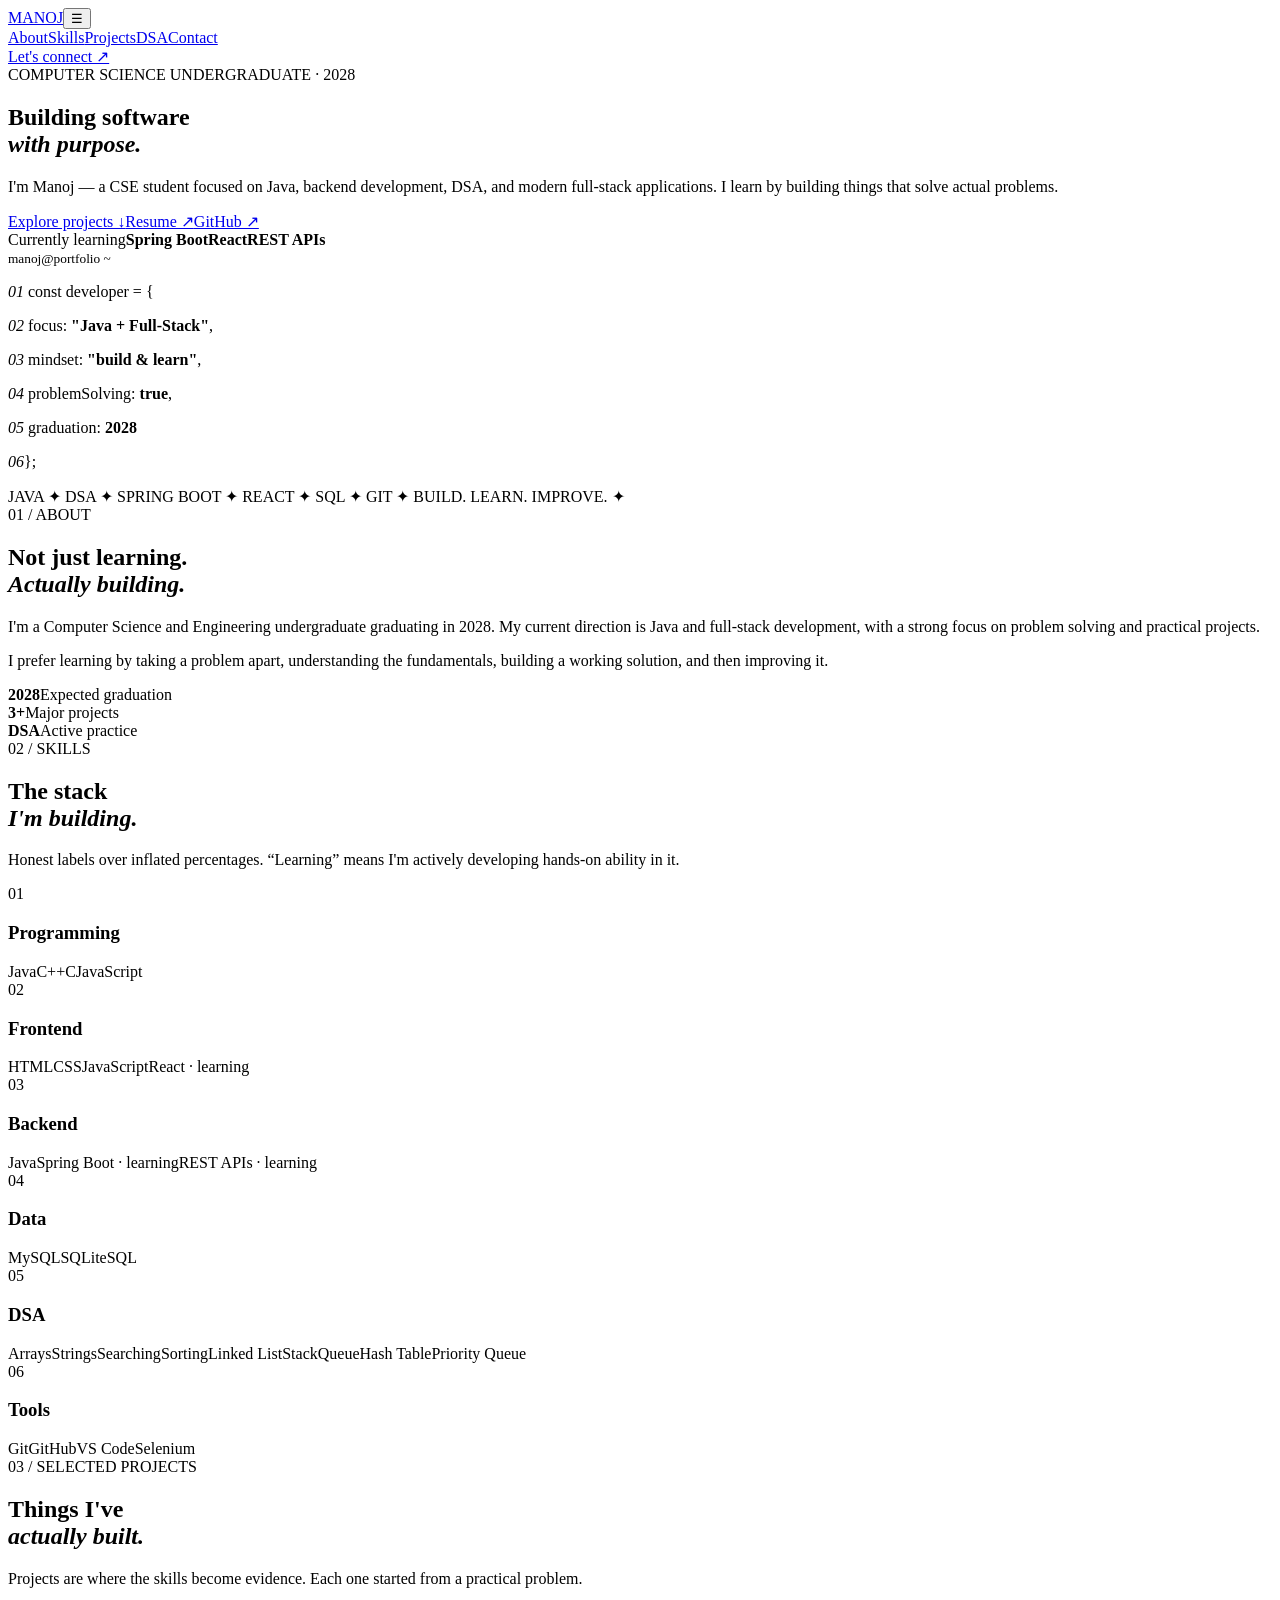
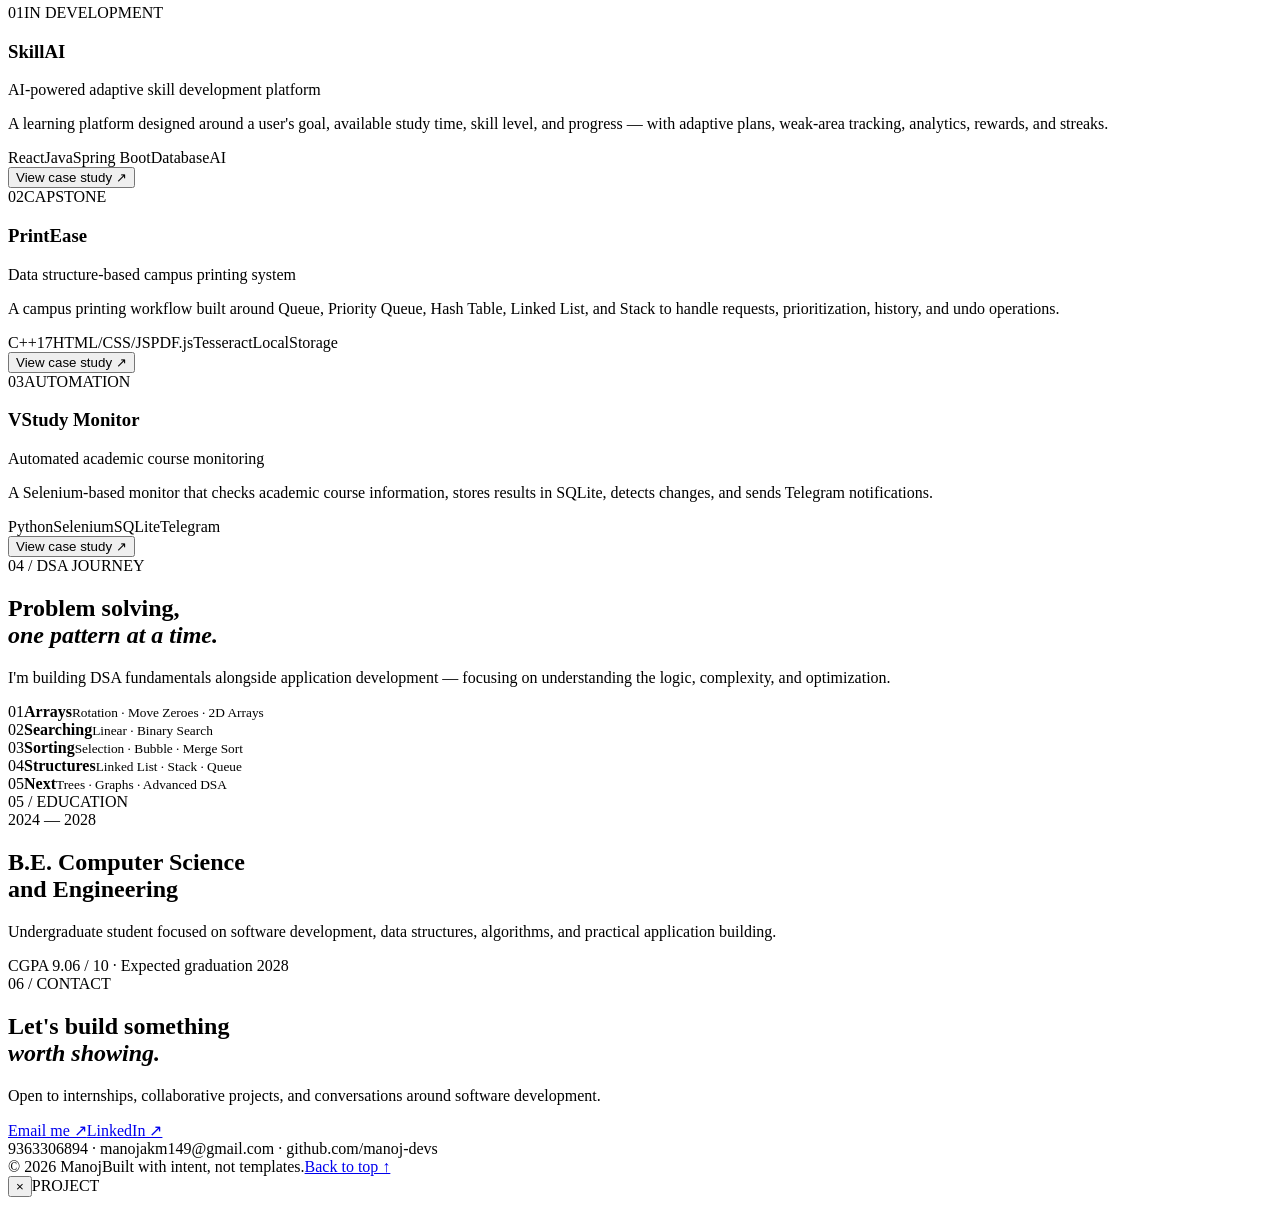
==== public/index.html @ ea91e9b3 "Add portfolio homepage source" ====
<!doctype html>
<html lang="en">
<head><meta charset="UTF-8"><meta name="viewport" content="width=device-width,initial-scale=1.0"><meta name="description" content="Manoj — Computer Science undergraduate building Java and full-stack applications, DSA projects, and practical software."><title>Manoj — Java / Full-Stack Developer</title><link rel="preconnect" href="https://fonts.googleapis.com"><link rel="preconnect" href="https://fonts.gstatic.com" crossorigin><link href="https://fonts.googleapis.com/css2?family=DM+Mono:wght@400;500&family=Inter:wght@400;500;600;700;800&display=swap" rel="stylesheet"><link rel="stylesheet" href="styles.css"></head>
<body>
<header class="nav-wrap"><nav class="nav container"><a class="brand" href="#top"><span class="brand-dot"></span>MANOJ</a><button class="menu-btn" id="menuBtn">☰</button><div class="nav-links" id="navLinks"><a href="#about">About</a><a href="#skills">Skills</a><a href="#projects">Projects</a><a href="#journey">DSA</a><a href="#contact">Contact</a></div><a class="nav-cta" href="#contact">Let's connect ↗</a></nav></header>
<main id="top">
<section class="hero container"><div class="hero-copy reveal"><div class="eyebrow"><span></span> COMPUTER SCIENCE UNDERGRADUATE · 2028</div><h1>Building software<br><em>with purpose.</em></h1><p class="hero-text">I'm Manoj — a CSE student focused on Java, backend development, DSA, and modern full-stack applications. I learn by building things that solve actual problems.</p><div class="hero-actions"><a class="btn btn-primary" href="#projects">Explore projects ↓</a><a class="btn btn-ghost" href="/api/resume" target="_blank">Resume ↗</a><a class="btn btn-ghost" href="https://github.com/manoj-devs" target="_blank">GitHub ↗</a></div><div class="mini-proof"><span>Currently learning</span><b>Spring Boot</b><b>React</b><b>REST APIs</b></div></div><div class="hero-card reveal"><div class="terminal-head"><span></span><span></span><span></span><small>manoj@portfolio ~</small></div><div class="terminal-body"><p><i>01</i> <span class="pink">const</span> developer = {</p><p><i>02</i>  focus: <strong>"Java + Full-Stack"</strong>,</p><p><i>03</i>  mindset: <strong>"build & learn"</strong>,</p><p><i>04</i>  problemSolving: <strong>true</strong>,</p><p><i>05</i>  graduation: <strong>2028</strong></p><p><i>06</i>};</p></div></div></section>
<div class="marquee"><div>JAVA <span>✦</span> DSA <span>✦</span> SPRING BOOT <span>✦</span> REACT <span>✦</span> SQL <span>✦</span> GIT <span>✦</span> BUILD. LEARN. IMPROVE. <span>✦</span></div></div>
<section id="about" class="section container"><div class="section-label">01 / ABOUT</div><div class="about-grid"><div><h2>Not just learning.<br><em>Actually building.</em></h2></div><div class="about-copy"><p>I'm a Computer Science and Engineering undergraduate graduating in 2028. My current direction is Java and full-stack development, with a strong focus on problem solving and practical projects.</p><p>I prefer learning by taking a problem apart, understanding the fundamentals, building a working solution, and then improving it.</p><div class="facts"><div><strong>2028</strong><span>Expected graduation</span></div><div><strong>3+</strong><span>Major projects</span></div><div><strong>DSA</strong><span>Active practice</span></div></div></div></div></section>
<section id="skills" class="section section-alt"><div class="container"><div class="section-label">02 / SKILLS</div><div class="skills-head"><h2>The stack<br><em>I'm building.</em></h2><p>Honest labels over inflated percentages. “Learning” means I'm actively developing hands-on ability in it.</p></div><div class="skills-grid"><article class="skill-card"><span class="skill-no">01</span><h3>Programming</h3><div class="tags"><span>Java</span><span>C++</span><span>C</span><span>JavaScript</span></div></article><article class="skill-card"><span class="skill-no">02</span><h3>Frontend</h3><div class="tags"><span>HTML</span><span>CSS</span><span>JavaScript</span><span class="learning">React · learning</span></div></article><article class="skill-card"><span class="skill-no">03</span><h3>Backend</h3><div class="tags"><span>Java</span><span class="learning">Spring Boot · learning</span><span class="learning">REST APIs · learning</span></div></article><article class="skill-card"><span class="skill-no">04</span><h3>Data</h3><div class="tags"><span>MySQL</span><span>SQLite</span><span>SQL</span></div></article><article class="skill-card"><span class="skill-no">05</span><h3>DSA</h3><div class="tags"><span>Arrays</span><span>Strings</span><span>Searching</span><span>Sorting</span><span>Linked List</span><span>Stack</span><span>Queue</span><span>Hash Table</span><span>Priority Queue</span></div></article><article class="skill-card"><span class="skill-no">06</span><h3>Tools</h3><div class="tags"><span>Git</span><span>GitHub</span><span>VS Code</span><span>Selenium</span></div></article></div></div></section>
<section id="projects" class="section container"><div class="section-label">03 / SELECTED PROJECTS</div><div class="projects-head"><h2>Things I've<br><em>actually built.</em></h2><p>Projects are where the skills become evidence. Each one started from a practical problem.</p></div><div class="project-list"><article class="project project-featured reveal"><div class="project-top"><span class="project-index">01</span><span class="status">IN DEVELOPMENT</span></div><div class="project-content"><div><h3>SkillAI</h3><p class="project-type">AI-powered adaptive skill development platform</p></div><p class="project-desc">A learning platform designed around a user's goal, available study time, skill level, and progress — with adaptive plans, weak-area tracking, analytics, rewards, and streaks.</p></div><div class="project-bottom"><div class="stack"><span>React</span><span>Java</span><span>Spring Boot</span><span>Database</span><span>AI</span></div><button class="text-btn" data-project="skillai">View case study ↗</button></div></article><article class="project reveal"><div class="project-top"><span class="project-index">02</span><span class="status">CAPSTONE</span></div><div class="project-content"><div><h3>PrintEase</h3><p class="project-type">Data structure-based campus printing system</p></div><p class="project-desc">A campus printing workflow built around Queue, Priority Queue, Hash Table, Linked List, and Stack to handle requests, prioritization, history, and undo operations.</p></div><div class="project-bottom"><div class="stack"><span>C++17</span><span>HTML/CSS/JS</span><span>PDF.js</span><span>Tesseract</span><span>LocalStorage</span></div><button class="text-btn" data-project="printease">View case study ↗</button></div></article><article class="project reveal"><div class="project-top"><span class="project-index">03</span><span class="status">AUTOMATION</span></div><div class="project-content"><div><h3>VStudy Monitor</h3><p class="project-type">Automated academic course monitoring</p></div><p class="project-desc">A Selenium-based monitor that checks academic course information, stores results in SQLite, detects changes, and sends Telegram notifications.</p></div><div class="project-bottom"><div class="stack"><span>Python</span><span>Selenium</span><span>SQLite</span><span>Telegram</span></div><button class="text-btn" data-project="vstudy">View case study ↗</button></div></article></div></section>
<section id="journey" class="section section-dark"><div class="container"><div class="section-label light">04 / DSA JOURNEY</div><div class="journey-head"><h2>Problem solving,<br><em>one pattern at a time.</em></h2><p>I'm building DSA fundamentals alongside application development — focusing on understanding the logic, complexity, and optimization.</p></div><div class="journey-line"><div class="node active"><span>01</span><strong>Arrays</strong><small>Rotation · Move Zeroes · 2D Arrays</small></div><div class="node active"><span>02</span><strong>Searching</strong><small>Linear · Binary Search</small></div><div class="node active"><span>03</span><strong>Sorting</strong><small>Selection · Bubble · Merge Sort</small></div><div class="node active"><span>04</span><strong>Structures</strong><small>Linked List · Stack · Queue</small></div><div class="node"><span>05</span><strong>Next</strong><small>Trees · Graphs · Advanced DSA</small></div></div></div></section>
<section class="section container education"><div class="section-label">05 / EDUCATION</div><div class="edu-card"><div><span class="mono">2024 — 2028</span><h2>B.E. Computer Science<br>and Engineering</h2></div><div><p>Undergraduate student focused on software development, data structures, algorithms, and practical application building.</p><span class="edu-note">CGPA 9.06 / 10 · Expected graduation 2028</span></div></div></section>
<section id="contact" class="contact-section"><div class="container contact-inner"><div class="section-label light">06 / CONTACT</div><h2>Let's build something<br><em>worth showing.</em></h2><p>Open to internships, collaborative projects, and conversations around software development.</p><div class="contact-actions"><a class="btn btn-primary" href="mailto:manojakm149@gmail.com">Email me ↗</a><a class="btn btn-outline-light" href="https://www.linkedin.com/in/manojcse123/" target="_blank">LinkedIn ↗</a></div><div class="contact-note">9363306894 · manojakm149@gmail.com · github.com/manoj-devs</div></div></section></main><footer><div class="container footer-inner"><span>© 2026 Manoj</span><span>Built with intent, not templates.</span><a href="#top">Back to top ↑</a></div></footer><div class="modal" id="projectModal" aria-hidden="true"><div class="modal-backdrop"></div><div class="modal-card"><button class="modal-close" id="modalClose">×</button><span class="eyebrow" id="modalEyebrow">PROJECT</span><h2 id="modalTitle"></h2><p id="modalType" class="project-type"></p><div id="modalBody"></div><div id="modalStack" class="stack"></div></div></div><script src="app.js"></script>
</body></html>
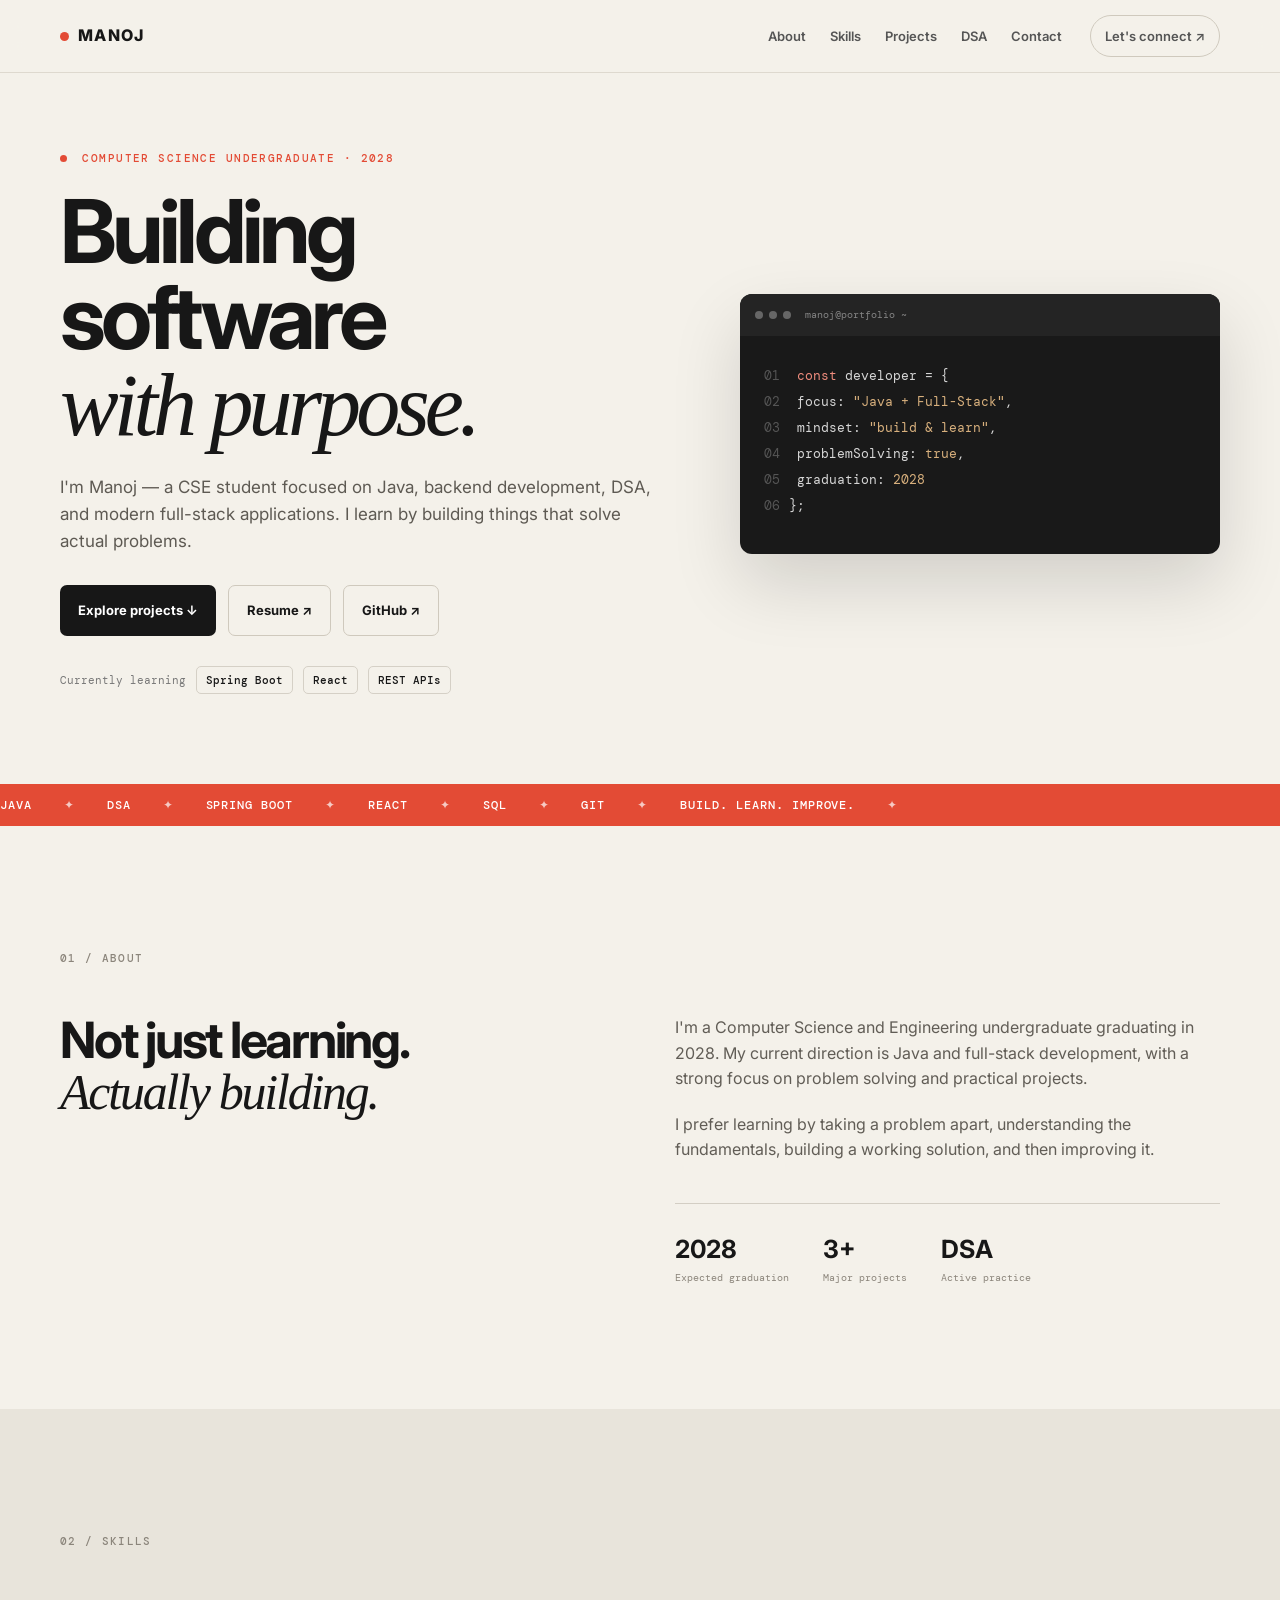
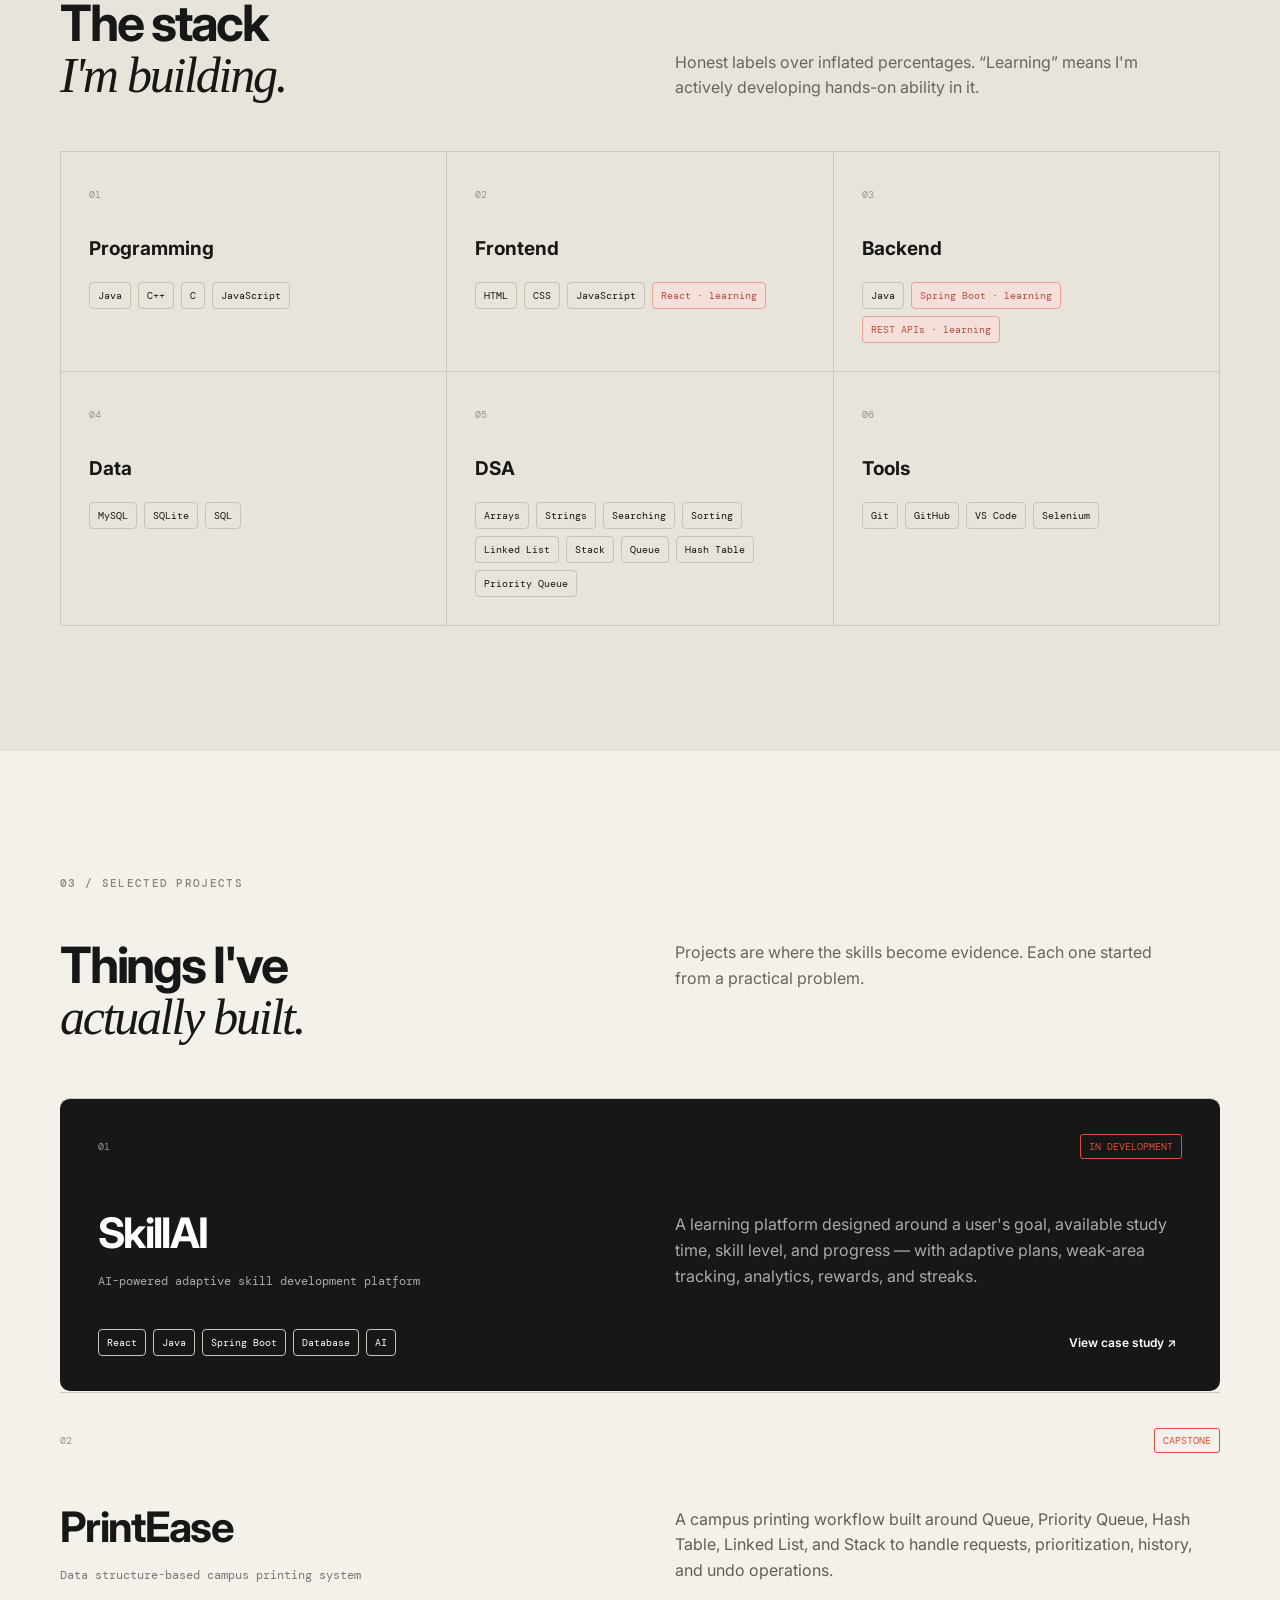
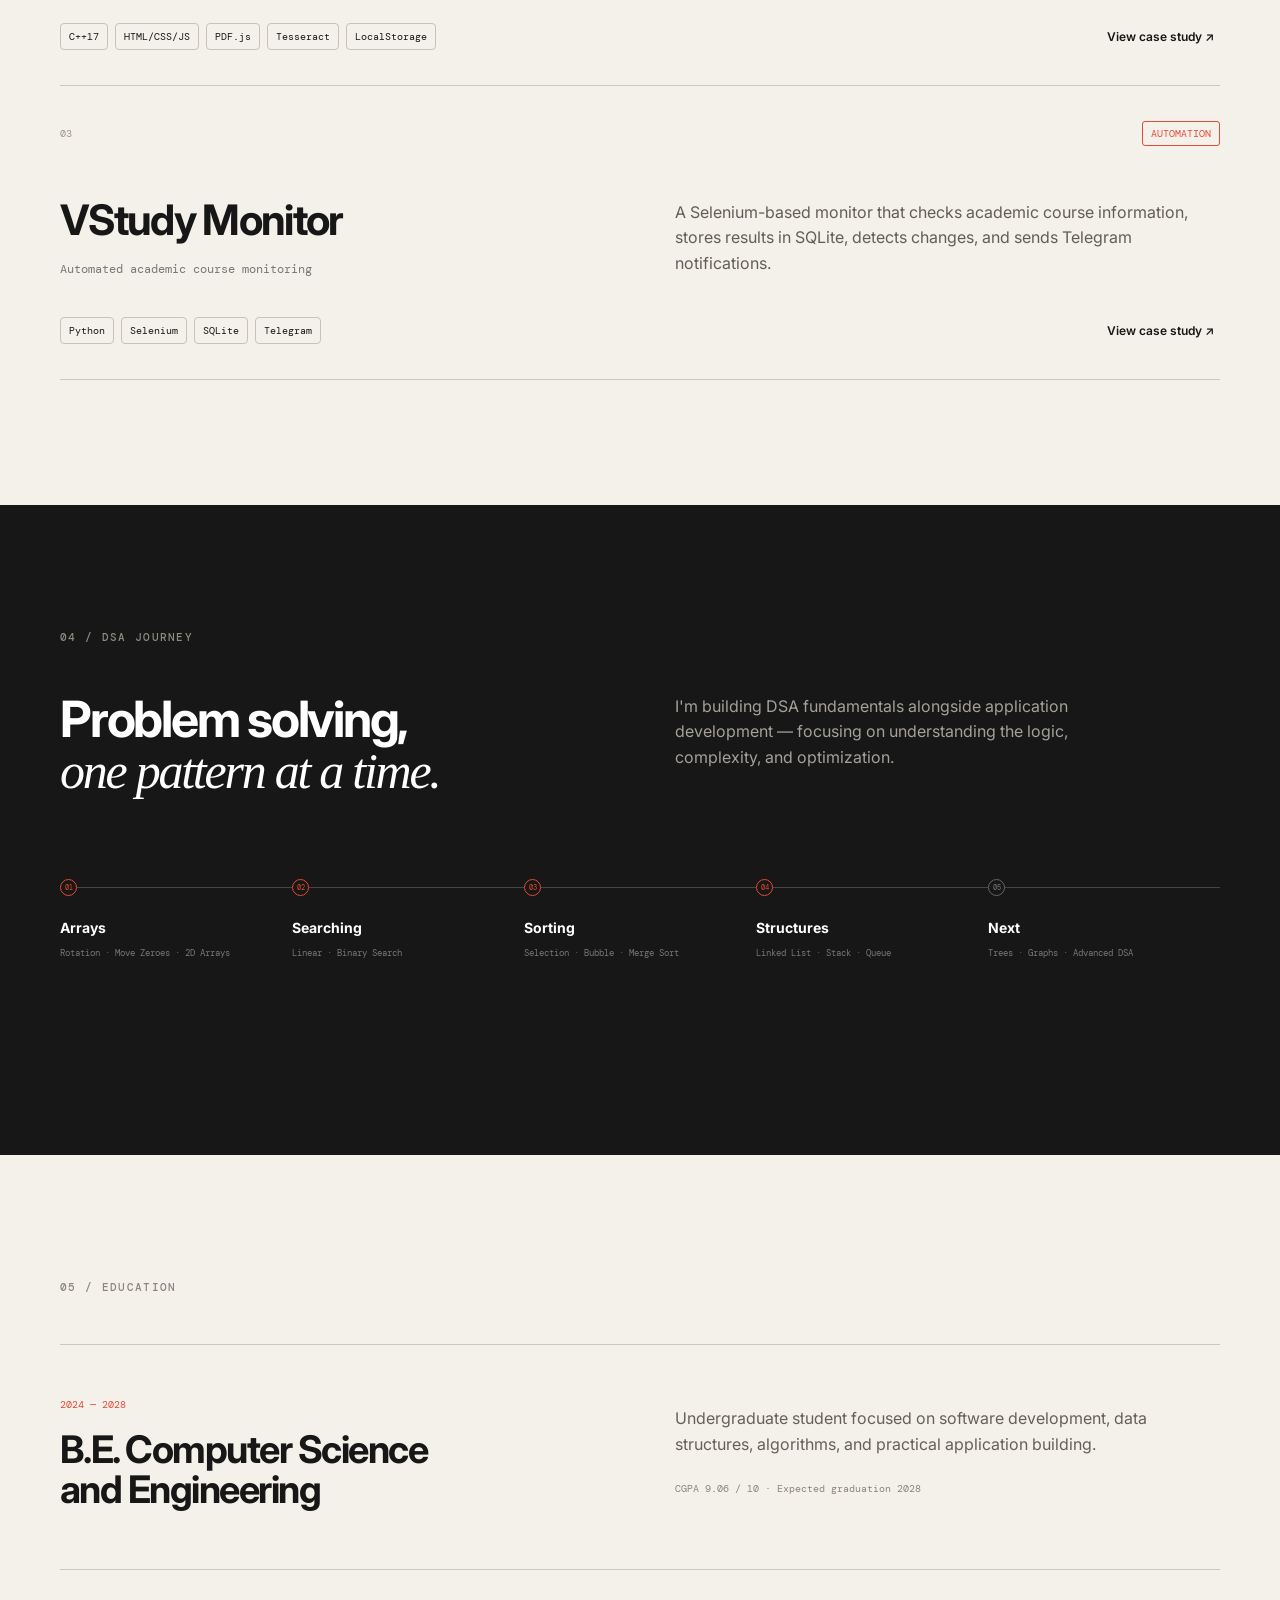
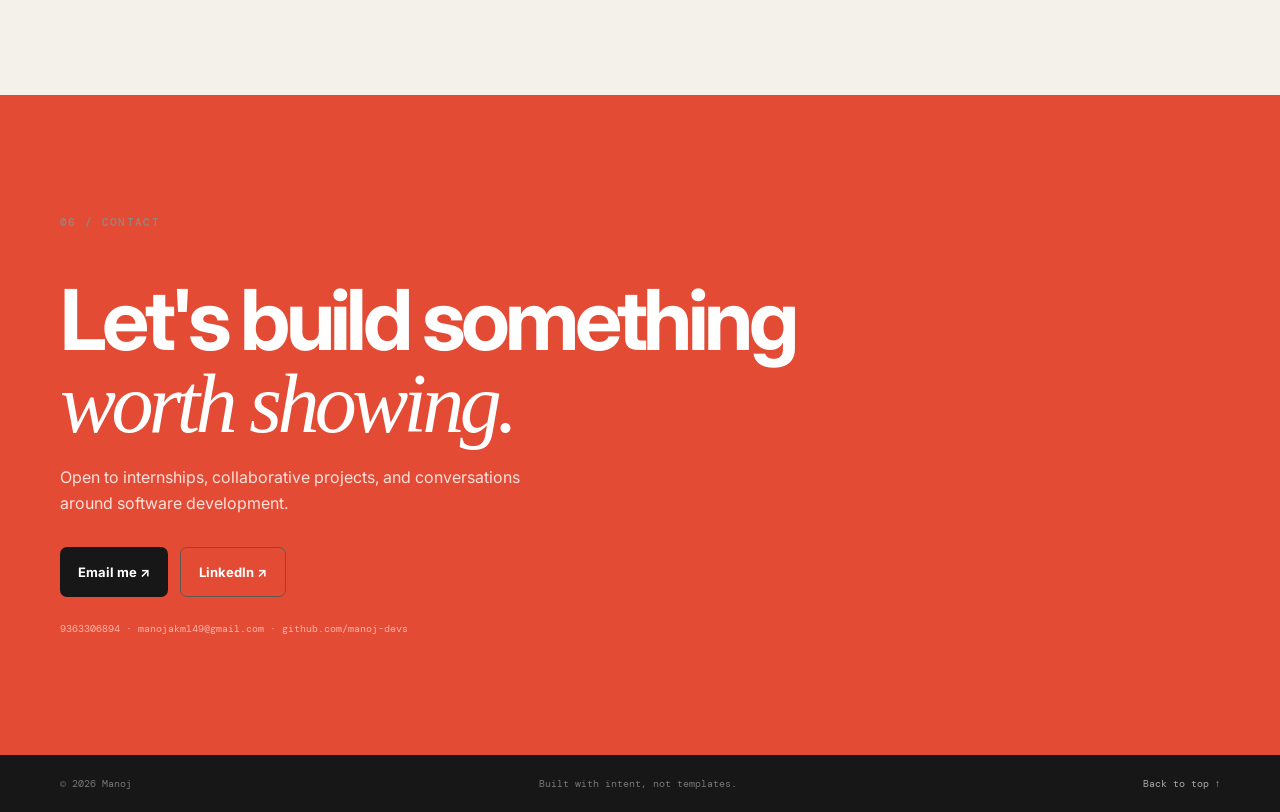
==== commit ef7582ee: "Format index.html for maintainability" ====
--- a/public/index.html
+++ b/public/index.html
@@ -1,15 +1,445 @@
 <!doctype html>
 <html lang="en">
-<head><meta charset="UTF-8"><meta name="viewport" content="width=device-width,initial-scale=1.0"><meta name="description" content="Manoj — Computer Science undergraduate building Java and full-stack applications, DSA projects, and practical software."><title>Manoj — Java / Full-Stack Developer</title><link rel="preconnect" href="https://fonts.googleapis.com"><link rel="preconnect" href="https://fonts.gstatic.com" crossorigin><link href="https://fonts.googleapis.com/css2?family=DM+Mono:wght@400;500&family=Inter:wght@400;500;600;700;800&display=swap" rel="stylesheet"><link rel="stylesheet" href="styles.css"></head>
+
+<head>
+    <meta charset="UTF-8">
+    <meta name="viewport" content="width=device-width, initial-scale=1.0">
+    <meta name="description"
+        content="Manoj — Computer Science undergraduate building Java and full-stack applications, DSA projects, and practical software.">
+    <title>Manoj — Java / Full-Stack Developer</title>
+
+    <link rel="preconnect" href="https://fonts.googleapis.com">
+    <link rel="preconnect" href="https://fonts.gstatic.com" crossorigin>
+    <link
+        href="https://fonts.googleapis.com/css2?family=DM+Mono:wght@400;500&family=Inter:wght@400;500;600;700;800&display=swap"
+        rel="stylesheet">
+    <link rel="stylesheet" href="styles.css">
+</head>
+
 <body>
-<header class="nav-wrap"><nav class="nav container"><a class="brand" href="#top"><span class="brand-dot"></span>MANOJ</a><button class="menu-btn" id="menuBtn">☰</button><div class="nav-links" id="navLinks"><a href="#about">About</a><a href="#skills">Skills</a><a href="#projects">Projects</a><a href="#journey">DSA</a><a href="#contact">Contact</a></div><a class="nav-cta" href="#contact">Let's connect ↗</a></nav></header>
-<main id="top">
-<section class="hero container"><div class="hero-copy reveal"><div class="eyebrow"><span></span> COMPUTER SCIENCE UNDERGRADUATE · 2028</div><h1>Building software<br><em>with purpose.</em></h1><p class="hero-text">I'm Manoj — a CSE student focused on Java, backend development, DSA, and modern full-stack applications. I learn by building things that solve actual problems.</p><div class="hero-actions"><a class="btn btn-primary" href="#projects">Explore projects ↓</a><a class="btn btn-ghost" href="/api/resume" target="_blank">Resume ↗</a><a class="btn btn-ghost" href="https://github.com/manoj-devs" target="_blank">GitHub ↗</a></div><div class="mini-proof"><span>Currently learning</span><b>Spring Boot</b><b>React</b><b>REST APIs</b></div></div><div class="hero-card reveal"><div class="terminal-head"><span></span><span></span><span></span><small>manoj@portfolio ~</small></div><div class="terminal-body"><p><i>01</i> <span class="pink">const</span> developer = {</p><p><i>02</i>  focus: <strong>"Java + Full-Stack"</strong>,</p><p><i>03</i>  mindset: <strong>"build & learn"</strong>,</p><p><i>04</i>  problemSolving: <strong>true</strong>,</p><p><i>05</i>  graduation: <strong>2028</strong></p><p><i>06</i>};</p></div></div></section>
-<div class="marquee"><div>JAVA <span>✦</span> DSA <span>✦</span> SPRING BOOT <span>✦</span> REACT <span>✦</span> SQL <span>✦</span> GIT <span>✦</span> BUILD. LEARN. IMPROVE. <span>✦</span></div></div>
-<section id="about" class="section container"><div class="section-label">01 / ABOUT</div><div class="about-grid"><div><h2>Not just learning.<br><em>Actually building.</em></h2></div><div class="about-copy"><p>I'm a Computer Science and Engineering undergraduate graduating in 2028. My current direction is Java and full-stack development, with a strong focus on problem solving and practical projects.</p><p>I prefer learning by taking a problem apart, understanding the fundamentals, building a working solution, and then improving it.</p><div class="facts"><div><strong>2028</strong><span>Expected graduation</span></div><div><strong>3+</strong><span>Major projects</span></div><div><strong>DSA</strong><span>Active practice</span></div></div></div></div></section>
-<section id="skills" class="section section-alt"><div class="container"><div class="section-label">02 / SKILLS</div><div class="skills-head"><h2>The stack<br><em>I'm building.</em></h2><p>Honest labels over inflated percentages. “Learning” means I'm actively developing hands-on ability in it.</p></div><div class="skills-grid"><article class="skill-card"><span class="skill-no">01</span><h3>Programming</h3><div class="tags"><span>Java</span><span>C++</span><span>C</span><span>JavaScript</span></div></article><article class="skill-card"><span class="skill-no">02</span><h3>Frontend</h3><div class="tags"><span>HTML</span><span>CSS</span><span>JavaScript</span><span class="learning">React · learning</span></div></article><article class="skill-card"><span class="skill-no">03</span><h3>Backend</h3><div class="tags"><span>Java</span><span class="learning">Spring Boot · learning</span><span class="learning">REST APIs · learning</span></div></article><article class="skill-card"><span class="skill-no">04</span><h3>Data</h3><div class="tags"><span>MySQL</span><span>SQLite</span><span>SQL</span></div></article><article class="skill-card"><span class="skill-no">05</span><h3>DSA</h3><div class="tags"><span>Arrays</span><span>Strings</span><span>Searching</span><span>Sorting</span><span>Linked List</span><span>Stack</span><span>Queue</span><span>Hash Table</span><span>Priority Queue</span></div></article><article class="skill-card"><span class="skill-no">06</span><h3>Tools</h3><div class="tags"><span>Git</span><span>GitHub</span><span>VS Code</span><span>Selenium</span></div></article></div></div></section>
-<section id="projects" class="section container"><div class="section-label">03 / SELECTED PROJECTS</div><div class="projects-head"><h2>Things I've<br><em>actually built.</em></h2><p>Projects are where the skills become evidence. Each one started from a practical problem.</p></div><div class="project-list"><article class="project project-featured reveal"><div class="project-top"><span class="project-index">01</span><span class="status">IN DEVELOPMENT</span></div><div class="project-content"><div><h3>SkillAI</h3><p class="project-type">AI-powered adaptive skill development platform</p></div><p class="project-desc">A learning platform designed around a user's goal, available study time, skill level, and progress — with adaptive plans, weak-area tracking, analytics, rewards, and streaks.</p></div><div class="project-bottom"><div class="stack"><span>React</span><span>Java</span><span>Spring Boot</span><span>Database</span><span>AI</span></div><button class="text-btn" data-project="skillai">View case study ↗</button></div></article><article class="project reveal"><div class="project-top"><span class="project-index">02</span><span class="status">CAPSTONE</span></div><div class="project-content"><div><h3>PrintEase</h3><p class="project-type">Data structure-based campus printing system</p></div><p class="project-desc">A campus printing workflow built around Queue, Priority Queue, Hash Table, Linked List, and Stack to handle requests, prioritization, history, and undo operations.</p></div><div class="project-bottom"><div class="stack"><span>C++17</span><span>HTML/CSS/JS</span><span>PDF.js</span><span>Tesseract</span><span>LocalStorage</span></div><button class="text-btn" data-project="printease">View case study ↗</button></div></article><article class="project reveal"><div class="project-top"><span class="project-index">03</span><span class="status">AUTOMATION</span></div><div class="project-content"><div><h3>VStudy Monitor</h3><p class="project-type">Automated academic course monitoring</p></div><p class="project-desc">A Selenium-based monitor that checks academic course information, stores results in SQLite, detects changes, and sends Telegram notifications.</p></div><div class="project-bottom"><div class="stack"><span>Python</span><span>Selenium</span><span>SQLite</span><span>Telegram</span></div><button class="text-btn" data-project="vstudy">View case study ↗</button></div></article></div></section>
-<section id="journey" class="section section-dark"><div class="container"><div class="section-label light">04 / DSA JOURNEY</div><div class="journey-head"><h2>Problem solving,<br><em>one pattern at a time.</em></h2><p>I'm building DSA fundamentals alongside application development — focusing on understanding the logic, complexity, and optimization.</p></div><div class="journey-line"><div class="node active"><span>01</span><strong>Arrays</strong><small>Rotation · Move Zeroes · 2D Arrays</small></div><div class="node active"><span>02</span><strong>Searching</strong><small>Linear · Binary Search</small></div><div class="node active"><span>03</span><strong>Sorting</strong><small>Selection · Bubble · Merge Sort</small></div><div class="node active"><span>04</span><strong>Structures</strong><small>Linked List · Stack · Queue</small></div><div class="node"><span>05</span><strong>Next</strong><small>Trees · Graphs · Advanced DSA</small></div></div></div></section>
-<section class="section container education"><div class="section-label">05 / EDUCATION</div><div class="edu-card"><div><span class="mono">2024 — 2028</span><h2>B.E. Computer Science<br>and Engineering</h2></div><div><p>Undergraduate student focused on software development, data structures, algorithms, and practical application building.</p><span class="edu-note">CGPA 9.06 / 10 · Expected graduation 2028</span></div></div></section>
-<section id="contact" class="contact-section"><div class="container contact-inner"><div class="section-label light">06 / CONTACT</div><h2>Let's build something<br><em>worth showing.</em></h2><p>Open to internships, collaborative projects, and conversations around software development.</p><div class="contact-actions"><a class="btn btn-primary" href="mailto:manojakm149@gmail.com">Email me ↗</a><a class="btn btn-outline-light" href="https://www.linkedin.com/in/manojcse123/" target="_blank">LinkedIn ↗</a></div><div class="contact-note">9363306894 · manojakm149@gmail.com · github.com/manoj-devs</div></div></section></main><footer><div class="container footer-inner"><span>© 2026 Manoj</span><span>Built with intent, not templates.</span><a href="#top">Back to top ↑</a></div></footer><div class="modal" id="projectModal" aria-hidden="true"><div class="modal-backdrop"></div><div class="modal-card"><button class="modal-close" id="modalClose">×</button><span class="eyebrow" id="modalEyebrow">PROJECT</span><h2 id="modalTitle"></h2><p id="modalType" class="project-type"></p><div id="modalBody"></div><div id="modalStack" class="stack"></div></div></div><script src="app.js"></script>
-</body></html>+    <header class="nav-wrap">
+        <nav class="nav container">
+            <a class="brand" href="#top">
+                <span class="brand-dot"></span>MANOJ
+            </a>
+
+            <button class="menu-btn" id="menuBtn">☰</button>
+
+            <div class="nav-links" id="navLinks">
+                <a href="#about">About</a>
+                <a href="#skills">Skills</a>
+                <a href="#projects">Projects</a>
+                <a href="#journey">DSA</a>
+                <a href="#contact">Contact</a>
+            </div>
+
+            <a class="nav-cta" href="#contact">Let's connect ↗</a>
+        </nav>
+    </header>
+
+    <main id="top">
+        <section class="hero container">
+            <div class="hero-copy reveal">
+                <div class="eyebrow">
+                    <span></span> COMPUTER SCIENCE UNDERGRADUATE · 2028
+                </div>
+
+                <h1>
+                    Building software<br>
+                    <em>with purpose.</em>
+                </h1>
+
+                <p class="hero-text">
+                    I'm Manoj — a CSE student focused on Java, backend development, DSA, and modern full-stack
+                    applications. I learn by building things that solve actual problems.
+                </p>
+
+                <div class="hero-actions">
+                    <a class="btn btn-primary" href="#projects">Explore projects ↓</a>
+                    <a class="btn btn-ghost" href="/api/resume" target="_blank">Resume ↗</a>
+                    <a class="btn btn-ghost" href="https://github.com/manoj-devs" target="_blank">GitHub ↗</a>
+                </div>
+
+                <div class="mini-proof">
+                    <span>Currently learning</span>
+                    <b>Spring Boot</b>
+                    <b>React</b>
+                    <b>REST APIs</b>
+                </div>
+            </div>
+
+            <div class="hero-card reveal">
+                <div class="terminal-head">
+                    <span></span>
+                    <span></span>
+                    <span></span>
+                    <small>manoj@portfolio ~</small>
+                </div>
+
+                <div class="terminal-body">
+                    <p><i>01</i> <span class="pink">const</span> developer = {</p>
+                    <p><i>02</i> focus: <strong>"Java + Full-Stack"</strong>,</p>
+                    <p><i>03</i> mindset: <strong>"build & learn"</strong>,</p>
+                    <p><i>04</i> problemSolving: <strong>true</strong>,</p>
+                    <p><i>05</i> graduation: <strong>2028</strong></p>
+                    <p><i>06</i>};</p>
+                </div>
+            </div>
+        </section>
+
+        <div class="marquee">
+            <div>
+                JAVA <span>✦</span> DSA <span>✦</span> SPRING BOOT <span>✦</span> REACT <span>✦</span> SQL
+                <span>✦</span> GIT <span>✦</span> BUILD. LEARN. IMPROVE. <span>✦</span>
+            </div>
+        </div>
+
+        <section id="about" class="section container">
+            <div class="section-label">01 / ABOUT</div>
+
+            <div class="about-grid">
+                <div>
+                    <h2>
+                        Not just learning.<br>
+                        <em>Actually building.</em>
+                    </h2>
+                </div>
+
+                <div class="about-copy">
+                    <p>
+                        I'm a Computer Science and Engineering undergraduate graduating in 2028. My current direction
+                        is Java and full-stack development, with a strong focus on problem solving and practical
+                        projects.
+                    </p>
+
+                    <p>
+                        I prefer learning by taking a problem apart, understanding the fundamentals, building a working
+                        solution, and then improving it.
+                    </p>
+
+                    <div class="facts">
+                        <div>
+                            <strong>2028</strong>
+                            <span>Expected graduation</span>
+                        </div>
+                        <div>
+                            <strong>3+</strong>
+                            <span>Major projects</span>
+                        </div>
+                        <div>
+                            <strong>DSA</strong>
+                            <span>Active practice</span>
+                        </div>
+                    </div>
+                </div>
+            </div>
+        </section>
+
+        <section id="skills" class="section section-alt">
+            <div class="container">
+                <div class="section-label">02 / SKILLS</div>
+
+                <div class="skills-head">
+                    <h2>
+                        The stack<br>
+                        <em>I'm building.</em>
+                    </h2>
+                    <p>
+                        Honest labels over inflated percentages. “Learning” means I'm actively developing hands-on
+                        ability in it.
+                    </p>
+                </div>
+
+                <div class="skills-grid">
+                    <article class="skill-card">
+                        <span class="skill-no">01</span>
+                        <h3>Programming</h3>
+                        <div class="tags">
+                            <span>Java</span>
+                            <span>C++</span>
+                            <span>C</span>
+                            <span>JavaScript</span>
+                        </div>
+                    </article>
+
+                    <article class="skill-card">
+                        <span class="skill-no">02</span>
+                        <h3>Frontend</h3>
+                        <div class="tags">
+                            <span>HTML</span>
+                            <span>CSS</span>
+                            <span>JavaScript</span>
+                            <span class="learning">React · learning</span>
+                        </div>
+                    </article>
+
+                    <article class="skill-card">
+                        <span class="skill-no">03</span>
+                        <h3>Backend</h3>
+                        <div class="tags">
+                            <span>Java</span>
+                            <span class="learning">Spring Boot · learning</span>
+                            <span class="learning">REST APIs · learning</span>
+                        </div>
+                    </article>
+
+                    <article class="skill-card">
+                        <span class="skill-no">04</span>
+                        <h3>Data</h3>
+                        <div class="tags">
+                            <span>MySQL</span>
+                            <span>SQLite</span>
+                            <span>SQL</span>
+                        </div>
+                    </article>
+
+                    <article class="skill-card">
+                        <span class="skill-no">05</span>
+                        <h3>DSA</h3>
+                        <div class="tags">
+                            <span>Arrays</span>
+                            <span>Strings</span>
+                            <span>Searching</span>
+                            <span>Sorting</span>
+                            <span>Linked List</span>
+                            <span>Stack</span>
+                            <span>Queue</span>
+                            <span>Hash Table</span>
+                            <span>Priority Queue</span>
+                        </div>
+                    </article>
+
+                    <article class="skill-card">
+                        <span class="skill-no">06</span>
+                        <h3>Tools</h3>
+                        <div class="tags">
+                            <span>Git</span>
+                            <span>GitHub</span>
+                            <span>VS Code</span>
+                            <span>Selenium</span>
+                        </div>
+                    </article>
+                </div>
+            </div>
+        </section>
+
+        <section id="projects" class="section container">
+            <div class="section-label">03 / SELECTED PROJECTS</div>
+
+            <div class="projects-head">
+                <h2>
+                    Things I've<br>
+                    <em>actually built.</em>
+                </h2>
+                <p>
+                    Projects are where the skills become evidence. Each one started from a practical problem.
+                </p>
+            </div>
+
+            <div class="project-list">
+                <article class="project project-featured reveal">
+                    <div class="project-top">
+                        <span class="project-index">01</span>
+                        <span class="status">IN DEVELOPMENT</span>
+                    </div>
+
+                    <div class="project-content">
+                        <div>
+                            <h3>SkillAI</h3>
+                            <p class="project-type">AI-powered adaptive skill development platform</p>
+                        </div>
+                        <p class="project-desc">
+                            A learning platform designed around a user's goal, available study time, skill level, and
+                            progress — with adaptive plans, weak-area tracking, analytics, rewards, and streaks.
+                        </p>
+                    </div>
+
+                    <div class="project-bottom">
+                        <div class="stack">
+                            <span>React</span>
+                            <span>Java</span>
+                            <span>Spring Boot</span>
+                            <span>Database</span>
+                            <span>AI</span>
+                        </div>
+                        <button class="text-btn" data-project="skillai">View case study ↗</button>
+                    </div>
+                </article>
+
+                <article class="project reveal">
+                    <div class="project-top">
+                        <span class="project-index">02</span>
+                        <span class="status">CAPSTONE</span>
+                    </div>
+
+                    <div class="project-content">
+                        <div>
+                            <h3>PrintEase</h3>
+                            <p class="project-type">Data structure-based campus printing system</p>
+                        </div>
+                        <p class="project-desc">
+                            A campus printing workflow built around Queue, Priority Queue, Hash Table, Linked List, and
+                            Stack to handle requests, prioritization, history, and undo operations.
+                        </p>
+                    </div>
+
+                    <div class="project-bottom">
+                        <div class="stack">
+                            <span>C++17</span>
+                            <span>HTML/CSS/JS</span>
+                            <span>PDF.js</span>
+                            <span>Tesseract</span>
+                            <span>LocalStorage</span>
+                        </div>
+                        <button class="text-btn" data-project="printease">View case study ↗</button>
+                    </div>
+                </article>
+
+                <article class="project reveal">
+                    <div class="project-top">
+                        <span class="project-index">03</span>
+                        <span class="status">AUTOMATION</span>
+                    </div>
+
+                    <div class="project-content">
+                        <div>
+                            <h3>VStudy Monitor</h3>
+                            <p class="project-type">Automated academic course monitoring</p>
+                        </div>
+                        <p class="project-desc">
+                            A Selenium-based monitor that checks academic course information, stores results in SQLite,
+                            detects changes, and sends Telegram notifications.
+                        </p>
+                    </div>
+
+                    <div class="project-bottom">
+                        <div class="stack">
+                            <span>Python</span>
+                            <span>Selenium</span>
+                            <span>SQLite</span>
+                            <span>Telegram</span>
+                        </div>
+                        <button class="text-btn" data-project="vstudy">View case study ↗</button>
+                    </div>
+                </article>
+            </div>
+        </section>
+
+        <section id="journey" class="section section-dark">
+            <div class="container">
+                <div class="section-label light">04 / DSA JOURNEY</div>
+
+                <div class="journey-head">
+                    <h2>
+                        Problem solving,<br>
+                        <em>one pattern at a time.</em>
+                    </h2>
+                    <p>
+                        I'm building DSA fundamentals alongside application development — focusing on understanding the
+                        logic, complexity, and optimization.
+                    </p>
+                </div>
+
+                <div class="journey-line">
+                    <div class="node active">
+                        <span>01</span>
+                        <strong>Arrays</strong>
+                        <small>Rotation · Move Zeroes · 2D Arrays</small>
+                    </div>
+                    <div class="node active">
+                        <span>02</span>
+                        <strong>Searching</strong>
+                        <small>Linear · Binary Search</small>
+                    </div>
+                    <div class="node active">
+                        <span>03</span>
+                        <strong>Sorting</strong>
+                        <small>Selection · Bubble · Merge Sort</small>
+                    </div>
+                    <div class="node active">
+                        <span>04</span>
+                        <strong>Structures</strong>
+                        <small>Linked List · Stack · Queue</small>
+                    </div>
+                    <div class="node">
+                        <span>05</span>
+                        <strong>Next</strong>
+                        <small>Trees · Graphs · Advanced DSA</small>
+                    </div>
+                </div>
+            </div>
+        </section>
+
+        <section class="section container education">
+            <div class="section-label">05 / EDUCATION</div>
+
+            <div class="edu-card">
+                <div>
+                    <span class="mono">2024 — 2028</span>
+                    <h2>
+                        B.E. Computer Science<br>
+                        and Engineering
+                    </h2>
+                </div>
+
+                <div>
+                    <p>
+                        Undergraduate student focused on software development, data structures, algorithms, and
+                        practical application building.
+                    </p>
+                    <span class="edu-note">CGPA 9.06 / 10 · Expected graduation 2028</span>
+                </div>
+            </div>
+        </section>
+
+        <section id="contact" class="contact-section">
+            <div class="container contact-inner">
+                <div class="section-label light">06 / CONTACT</div>
+
+                <h2>
+                    Let's build something<br>
+                    <em>worth showing.</em>
+                </h2>
+
+                <p>
+                    Open to internships, collaborative projects, and conversations around software development.
+                </p>
+
+                <div class="contact-actions">
+                    <a class="btn btn-primary" href="mailto:manojakm149@gmail.com">Email me ↗</a>
+                    <a class="btn btn-outline-light" href="https://www.linkedin.com/in/manojcse123/"
+                        target="_blank">LinkedIn ↗</a>
+                </div>
+
+                <div class="contact-note">
+                    9363306894 · manojakm149@gmail.com · github.com/manoj-devs
+                </div>
+            </div>
+        </section>
+    </main>
+
+    <footer>
+        <div class="container footer-inner">
+            <span>© 2026 Manoj</span>
+            <span>Built with intent, not templates.</span>
+            <a href="#top">Back to top ↑</a>
+        </div>
+    </footer>
+
+    <div class="modal" id="projectModal" aria-hidden="true">
+        <div class="modal-backdrop"></div>
+
+        <div class="modal-card">
+            <button class="modal-close" id="modalClose">×</button>
+            <span class="eyebrow" id="modalEyebrow">PROJECT</span>
+            <h2 id="modalTitle"></h2>
+            <p id="modalType" class="project-type"></p>
+            <div id="modalBody"></div>
+            <div id="modalStack" class="stack"></div>
+        </div>
+    </div>
+
+    <script src="app.js"></script>
+</body>
+
+</html>
--- a/public/styles.css
+++ b/public/styles.css
@@ -0,0 +1,839 @@
+* {
+    box-sizing: border-box;
+}
+
+html {
+    scroll-behavior: smooth;
+}
+
+body {
+    margin: 0;
+    background: #f4f1ea;
+    color: #171717;
+    font-family: Inter, system-ui, sans-serif;
+    line-height: 1.6;
+}
+
+.container {
+    width: min(1160px, calc(100% - 40px));
+    margin: auto;
+}
+
+.nav-wrap {
+    position: sticky;
+    top: 0;
+    z-index: 20;
+    background: rgba(244, 241, 234, 0.86);
+    backdrop-filter: blur(14px);
+    border-bottom: 1px solid #ded9cf;
+}
+
+.nav {
+    height: 72px;
+    display: flex;
+    align-items: center;
+    gap: 28px;
+}
+
+.brand {
+    color: #171717;
+    text-decoration: none;
+    font-weight: 800;
+    letter-spacing: 0.08em;
+}
+
+.brand-dot {
+    display: inline-block;
+    width: 9px;
+    height: 9px;
+    background: #e34b35;
+    border-radius: 50%;
+    margin-right: 9px;
+}
+
+.nav-links {
+    display: flex;
+    gap: 24px;
+    margin-left: auto;
+}
+
+.nav-links a,
+.nav-cta {
+    color: #555;
+    text-decoration: none;
+    font-size: 13px;
+    font-weight: 600;
+}
+
+.nav-links a:hover {
+    color: #e34b35;
+}
+
+.nav-cta {
+    border: 1px solid #cfc9bd;
+    padding: 10px 14px;
+    border-radius: 999px;
+}
+
+.menu-btn {
+    display: none;
+    border: 0;
+    background: none;
+    font-size: 24px;
+}
+
+.hero {
+    min-height: 690px;
+    display: grid;
+    grid-template-columns: 1.12fr 0.88fr;
+    align-items: center;
+    gap: 70px;
+    padding: 80px 0 90px;
+}
+
+.eyebrow {
+    font: 500 11px/1 DM Mono, monospace;
+    letter-spacing: 0.13em;
+    color: #e34b35;
+}
+
+.eyebrow span {
+    display: inline-block;
+    width: 7px;
+    height: 7px;
+    border-radius: 50%;
+    background: #e34b35;
+    margin-right: 7px;
+}
+
+.hero h1 {
+    font-size: clamp(54px, 7vw, 88px);
+    line-height: 0.98;
+    letter-spacing: -0.055em;
+    margin: 24px 0;
+}
+
+.hero h1 em,
+.about-grid h2 em,
+.skills-head h2 em,
+.projects-head h2 em,
+.journey-head h2 em,
+.contact-inner h2 em {
+    font-family: Georgia, serif;
+    font-weight: 400;
+}
+
+.hero-text {
+    max-width: 600px;
+    color: #5e5a53;
+    font-size: 17px;
+}
+
+.hero-actions {
+    display: flex;
+    gap: 12px;
+    margin: 30px 0;
+    flex-wrap: wrap;
+}
+
+.btn {
+    display: inline-flex;
+    gap: 18px;
+    align-items: center;
+    text-decoration: none;
+    font-weight: 700;
+    font-size: 13px;
+    padding: 14px 18px;
+    border-radius: 7px;
+    transition: 0.2s transform, 0.2s background;
+}
+
+.btn:hover {
+    transform: translateY(-2px);
+}
+
+.btn-primary {
+    background: #171717;
+    color: #fff;
+}
+
+.btn-ghost {
+    color: #171717;
+    border: 1px solid #cfc9bd;
+}
+
+.mini-proof {
+    display: flex;
+    gap: 10px;
+    align-items: center;
+    flex-wrap: wrap;
+    font: 11px DM Mono, monospace;
+    color: #777;
+}
+
+.mini-proof b {
+    color: #171717;
+    border: 1px solid #d5d0c6;
+    padding: 6px 9px;
+    border-radius: 5px;
+    font-weight: 500;
+}
+
+.hero-card {
+    background: #191919;
+    border-radius: 12px;
+    box-shadow: 0 30px 70px rgba(0, 0, 0, 0.14);
+    overflow: hidden;
+    transform: rotate(1.2deg);
+}
+
+.terminal-head {
+    height: 42px;
+    background: #242424;
+    display: flex;
+    align-items: center;
+    padding: 0 15px;
+    gap: 6px;
+}
+
+.terminal-head > span {
+    width: 8px;
+    height: 8px;
+    border-radius: 50%;
+    background: #666;
+}
+
+.terminal-head small {
+    margin-left: 8px;
+    color: #858585;
+    font: 10px DM Mono, monospace;
+}
+
+.terminal-body {
+    padding: 27px 24px 35px;
+    color: #d6d6d6;
+    font: 13px/2 DM Mono, monospace;
+}
+
+.terminal-body p {
+    margin: 0;
+}
+
+.terminal-body i {
+    display: inline-block;
+    color: #555;
+    font-style: normal;
+    width: 25px;
+}
+
+.pink {
+    color: #ef8c7d;
+}
+
+.terminal-body strong {
+    color: #d8b07d;
+    font-weight: 400;
+}
+
+.marquee {
+    overflow: hidden;
+    background: #e34b35;
+    color: #fff;
+    font: 500 12px DM Mono, monospace;
+    letter-spacing: 0.08em;
+    padding: 13px 0;
+    white-space: nowrap;
+}
+
+.marquee div {
+    width: max-content;
+    animation: scroll 24s linear infinite;
+}
+
+.marquee span {
+    margin: 0 24px;
+    opacity: 0.7;
+}
+
+@keyframes scroll {
+    to {
+        transform: translateX(-35%);
+    }
+}
+
+.section {
+    padding: 125px 0;
+}
+
+.section-alt {
+    background: #e8e4db;
+}
+
+.section-label {
+    font: 500 11px DM Mono, monospace;
+    color: #8b857b;
+    letter-spacing: 0.12em;
+    margin-bottom: 50px;
+}
+
+.section-label.light {
+    color: #8d8a82;
+}
+
+.about-grid,
+.skills-head,
+.projects-head,
+.journey-head {
+    display: grid;
+    grid-template-columns: 1fr 1fr;
+    gap: 70px;
+}
+
+.about-grid h2,
+.skills-head h2,
+.projects-head h2,
+.journey-head h2 {
+    font-size: 50px;
+    line-height: 1.02;
+    letter-spacing: -0.045em;
+    margin: 0;
+}
+
+.about-copy {
+    max-width: 580px;
+    color: #615d56;
+}
+
+.about-copy p {
+    margin-top: 0;
+    margin-bottom: 20px;
+}
+
+.facts {
+    display: flex;
+    gap: 34px;
+    margin-top: 40px;
+    padding-top: 25px;
+    border-top: 1px solid #d3cec4;
+}
+
+.facts div {
+    display: flex;
+    flex-direction: column;
+}
+
+.facts strong {
+    font-size: 25px;
+    color: #171717;
+}
+
+.facts span {
+    font: 10px DM Mono, monospace;
+    color: #8b857b;
+    margin-top: 2px;
+}
+
+.skills-head {
+    align-items: end;
+    margin-bottom: 50px;
+}
+
+.skills-head p,
+.projects-head p,
+.journey-head p {
+    color: #69645d;
+    max-width: 480px;
+    margin: 0;
+}
+
+.skills-grid {
+    display: grid;
+    grid-template-columns: repeat(3, 1fr);
+    gap: 1px;
+    background: #cfc9bd;
+    border: 1px solid #cfc9bd;
+}
+
+.skill-card {
+    background: #e8e4db;
+    padding: 28px;
+    min-height: 190px;
+    position: relative;
+}
+
+.skill-no,
+.project-index {
+    font: 10px DM Mono, monospace;
+    color: #9b9489;
+}
+
+.skill-card h3 {
+    margin: 28px 0 18px;
+    font-size: 19px;
+}
+
+.tags,
+.stack {
+    display: flex;
+    flex-wrap: wrap;
+    gap: 7px;
+}
+
+.tags span,
+.stack span {
+    font: 10px DM Mono, monospace;
+    border: 1px solid #c8c2b7;
+    padding: 6px 8px;
+    border-radius: 4px;
+}
+
+.tags .learning {
+    border-color: #e6a095;
+    color: #b64b3b;
+    background: #f5dfda;
+}
+
+.project-list {
+    margin-top: 55px;
+}
+
+.project {
+    border-top: 1px solid #cfc9bd;
+    padding: 35px 0;
+}
+
+.project:last-child {
+    border-bottom: 1px solid #cfc9bd;
+}
+
+.project-featured {
+    background: #171717;
+    color: #fff;
+    padding: 35px 38px;
+    margin-bottom: 1px;
+    border-radius: 10px;
+}
+
+.project-featured .project-type,
+.project-featured .project-desc {
+    color: #aaa;
+}
+
+.project-top,
+.project-bottom {
+    display: flex;
+    justify-content: space-between;
+    align-items: center;
+    gap: 20px;
+}
+
+.status {
+    font: 10px DM Mono, monospace;
+    color: #e34b35;
+    border: 1px solid #e34b35;
+    padding: 5px 8px;
+    border-radius: 3px;
+}
+
+.project-content {
+    display: grid;
+    grid-template-columns: 1fr 1fr;
+    gap: 70px;
+    align-items: end;
+    margin: 40px 0;
+}
+
+.project h3 {
+    font-size: 42px;
+    letter-spacing: -0.04em;
+    margin: 0;
+}
+
+.project-type {
+    color: #777;
+    font: 12px DM Mono, monospace;
+    margin: 7px 0 0;
+}
+
+.project-desc {
+    color: #625e57;
+    max-width: 520px;
+    margin: 0;
+}
+
+.project-featured .tags span {
+    border-color: #454545;
+}
+
+.text-btn {
+    background: none;
+    border: 0;
+    color: inherit;
+    font: 600 12px Inter;
+    cursor: pointer;
+}
+
+.text-btn span {
+    margin-left: 8px;
+    color: #e34b35;
+}
+
+.section-dark {
+    background: #171717;
+    color: #fff;
+}
+
+.journey-head {
+    margin-bottom: 75px;
+}
+
+.journey-head p {
+    color: #a5a19a;
+}
+
+.journey-line {
+    display: grid;
+    grid-template-columns: repeat(5, 1fr);
+    gap: 0;
+    position: relative;
+    margin-bottom: 70px;
+}
+
+.journey-line:before {
+    content: "";
+    height: 1px;
+    background: #454545;
+    position: absolute;
+    left: 0;
+    right: 0;
+    top: 15px;
+}
+
+.node {
+    position: relative;
+    padding-top: 45px;
+    padding-right: 15px;
+}
+
+.node > span {
+    position: absolute;
+    top: 7px;
+    left: 0;
+    width: 17px;
+    height: 17px;
+    border: 1px solid #666;
+    background: #171717;
+    border-radius: 50%;
+    font: 7px DM Mono;
+    text-align: center;
+    padding-top: 3px;
+    color: #777;
+}
+
+.node.active > span {
+    border-color: #e34b35;
+    color: #e34b35;
+}
+
+.node strong {
+    display: block;
+    font-size: 14px;
+}
+
+.node small {
+    display: block;
+    color: #777;
+    font: 9px/1.6 DM Mono;
+    margin-top: 7px;
+}
+
+.edu-card {
+    border-top: 1px solid #cfc9bd;
+    border-bottom: 1px solid #cfc9bd;
+    padding: 45px 0;
+    display: grid;
+    grid-template-columns: 1fr 1fr;
+    gap: 70px;
+}
+
+.edu-card h2 {
+    font-size: 38px;
+    line-height: 1.05;
+    letter-spacing: -0.04em;
+    margin: 14px 0;
+}
+
+.edu-card p {
+    color: #656059;
+    max-width: 500px;
+}
+
+.mono {
+    font: 10px DM Mono;
+    color: #e34b35;
+}
+
+.edu-note {
+    font: 10px DM Mono;
+    color: #8b857b;
+}
+
+.contact-section {
+    background: #e34b35;
+    color: #fff;
+    padding: 120px 0;
+}
+
+.contact-inner h2 {
+    font-size: clamp(50px, 7vw, 84px);
+    line-height: 0.98;
+    letter-spacing: -0.055em;
+    margin: 20px 0;
+}
+
+.contact-inner > p {
+    max-width: 480px;
+    color: #ffe0db;
+}
+
+.contact-actions {
+    display: flex;
+    gap: 12px;
+    margin-top: 30px;
+    flex-wrap: wrap;
+}
+
+.btn-outline-light {
+    color: #fff;
+    border: 1px solid #5e5a53;
+}
+
+.contact-note {
+    font: 10px DM Mono;
+    color: #ffb4a9;
+    margin-top: 25px;
+}
+
+footer {
+    background: #171717;
+    color: #777;
+    padding: 22px 0;
+    font: 10px DM Mono;
+}
+
+.footer-inner {
+    display: flex;
+    justify-content: space-between;
+    gap: 20px;
+}
+
+.footer-inner a {
+    color: #aaa;
+    text-decoration: none;
+}
+
+.modal {
+    display: none;
+    position: fixed;
+    inset: 0;
+    z-index: 50;
+}
+
+.modal.open {
+    display: block;
+}
+
+.modal-backdrop {
+    position: absolute;
+    inset: 0;
+    background: rgba(0, 0, 0, 0.7);
+    backdrop-filter: blur(5px);
+}
+
+.modal-card {
+    position: relative;
+    background: #f4f1ea;
+    width: min(700px, calc(100% - 30px));
+    max-height: 85vh;
+    overflow: auto;
+    margin: 7vh auto;
+    padding: 45px;
+    border-radius: 12px;
+}
+
+.modal-close {
+    position: absolute;
+    right: 18px;
+    top: 14px;
+    border: 0;
+    background: none;
+    font-size: 30px;
+    cursor: pointer;
+}
+
+.modal-card h2 {
+    font-size: 44px;
+    line-height: 1;
+    margin: 16px 0 4px;
+}
+
+.modal-card #modalBody {
+    color: #5f5b54;
+    margin: 30px 0;
+}
+
+.modal-card #modalBody ul {
+    padding-left: 20px;
+}
+
+.modal-card .stack span {
+    border-color: #c8c2b7;
+}
+
+.reveal {
+    opacity: 0;
+    transform: translateY(18px);
+    transition: 0.65s ease;
+}
+
+.reveal.visible {
+    opacity: 1;
+    transform: none;
+}
+
+@media (max-width: 850px) {
+    .nav-links,
+    .nav-cta {
+        display: none;
+    }
+
+    .menu-btn {
+        display: block;
+        margin-left: auto;
+    }
+
+    .nav-links.open {
+        position: absolute;
+        top: 72px;
+        left: 0;
+        right: 0;
+        display: flex;
+        flex-direction: column;
+        background: #f4f1ea;
+        padding: 20px;
+        border-bottom: 1px solid #ded9cf;
+    }
+
+    .hero {
+        grid-template-columns: 1fr;
+        padding-top: 60px;
+        gap: 45px;
+    }
+
+    .about-grid,
+    .skills-head,
+    .projects-head,
+    .journey-head,
+    .edu-card {
+        grid-template-columns: 1fr;
+        gap: 30px;
+    }
+
+    .skills-grid {
+        grid-template-columns: 1fr 1fr;
+    }
+
+    .project-content {
+        grid-template-columns: 1fr;
+        gap: 25px;
+    }
+
+    .journey-line {
+        grid-template-columns: 1fr;
+        gap: 28px;
+    }
+
+    .journey-line:before {
+        left: 8px;
+        top: 15px;
+        bottom: 15px;
+        width: 1px;
+        height: auto;
+        right: auto;
+    }
+
+    .node {
+        padding: 0 0 0 40px;
+    }
+
+    .node > span {
+        left: 0;
+    }
+}
+
+@media (max-width: 540px) {
+    .container {
+        width: min(100% - 28px, 1160px);
+    }
+
+    .hero h1 {
+        font-size: 54px;
+    }
+
+    .hero {
+        min-height: auto;
+        padding: 65px 0 75px;
+    }
+
+    .section {
+        padding: 85px 0;
+    }
+
+    .section-label {
+        margin-bottom: 35px;
+    }
+
+    .about-grid h2,
+    .skills-head h2,
+    .projects-head h2,
+    .journey-head h2 {
+        font-size: 42px;
+    }
+
+    .skills-grid {
+        grid-template-columns: 1fr;
+    }
+
+    .project-featured {
+        padding: 25px 20px;
+    }
+
+    .project-content {
+        margin: 30px 0;
+    }
+
+    .project h3 {
+        font-size: 34px;
+    }
+
+    .project-bottom {
+        align-items: flex-start;
+        flex-direction: column;
+    }
+
+    .edu-card h2 {
+        font-size: 32px;
+    }
+
+    .contact-section {
+        padding: 85px 0;
+    }
+
+    .modal-card {
+        padding: 30px 24px;
+    }
+
+    .modal-card h2 {
+        font-size: 36px;
+    }
+}
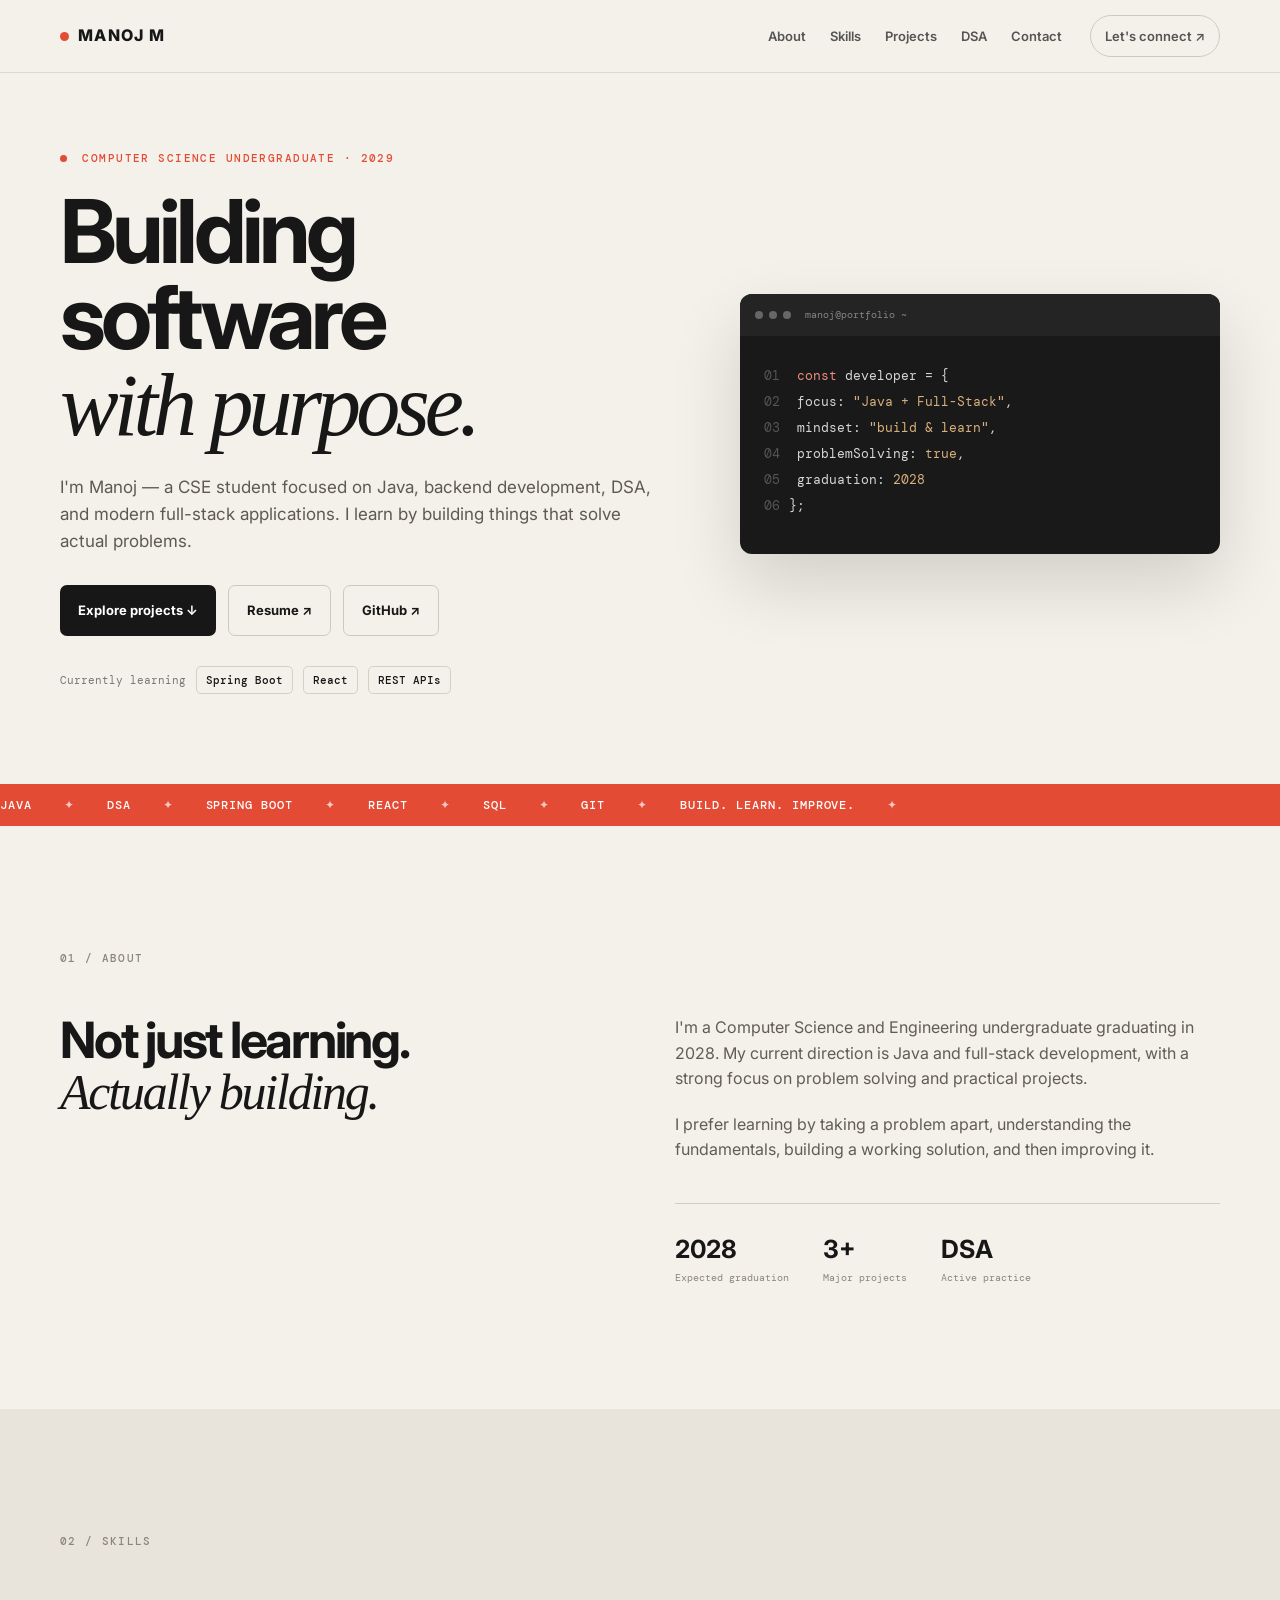
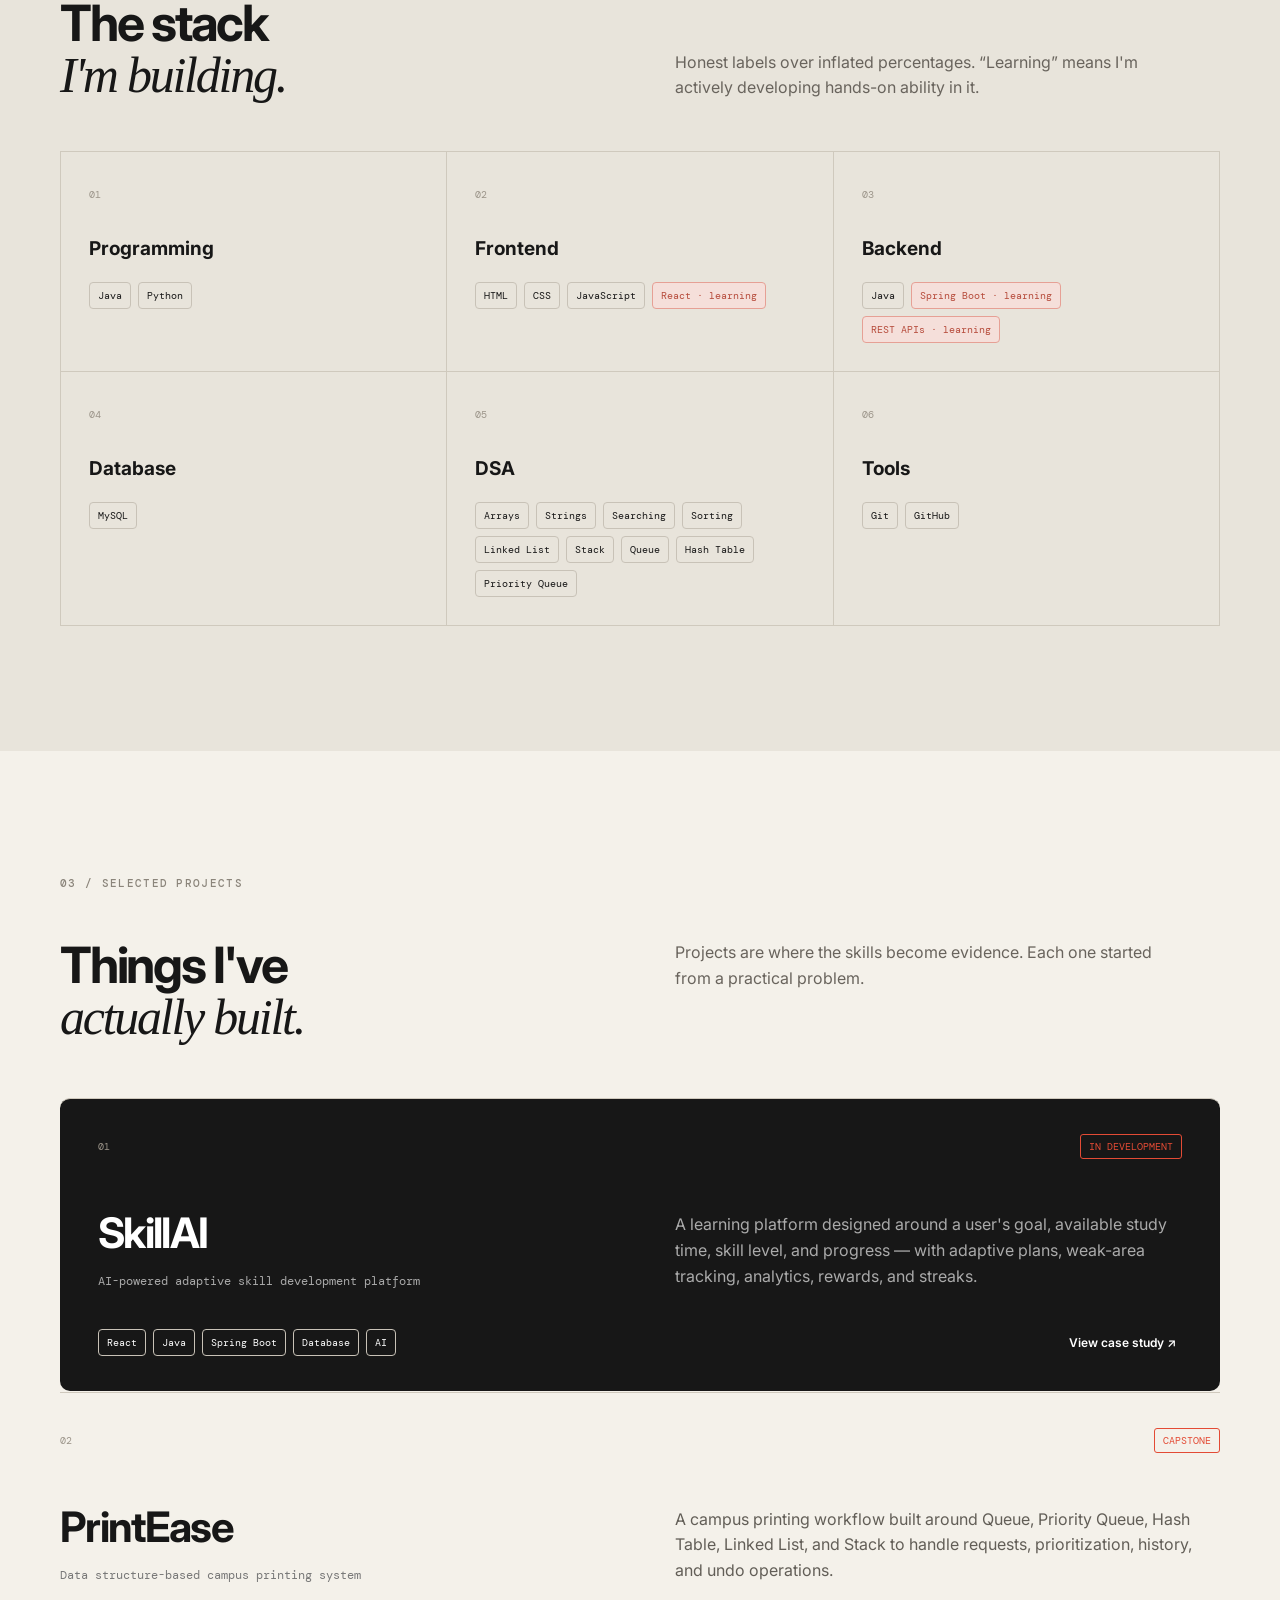
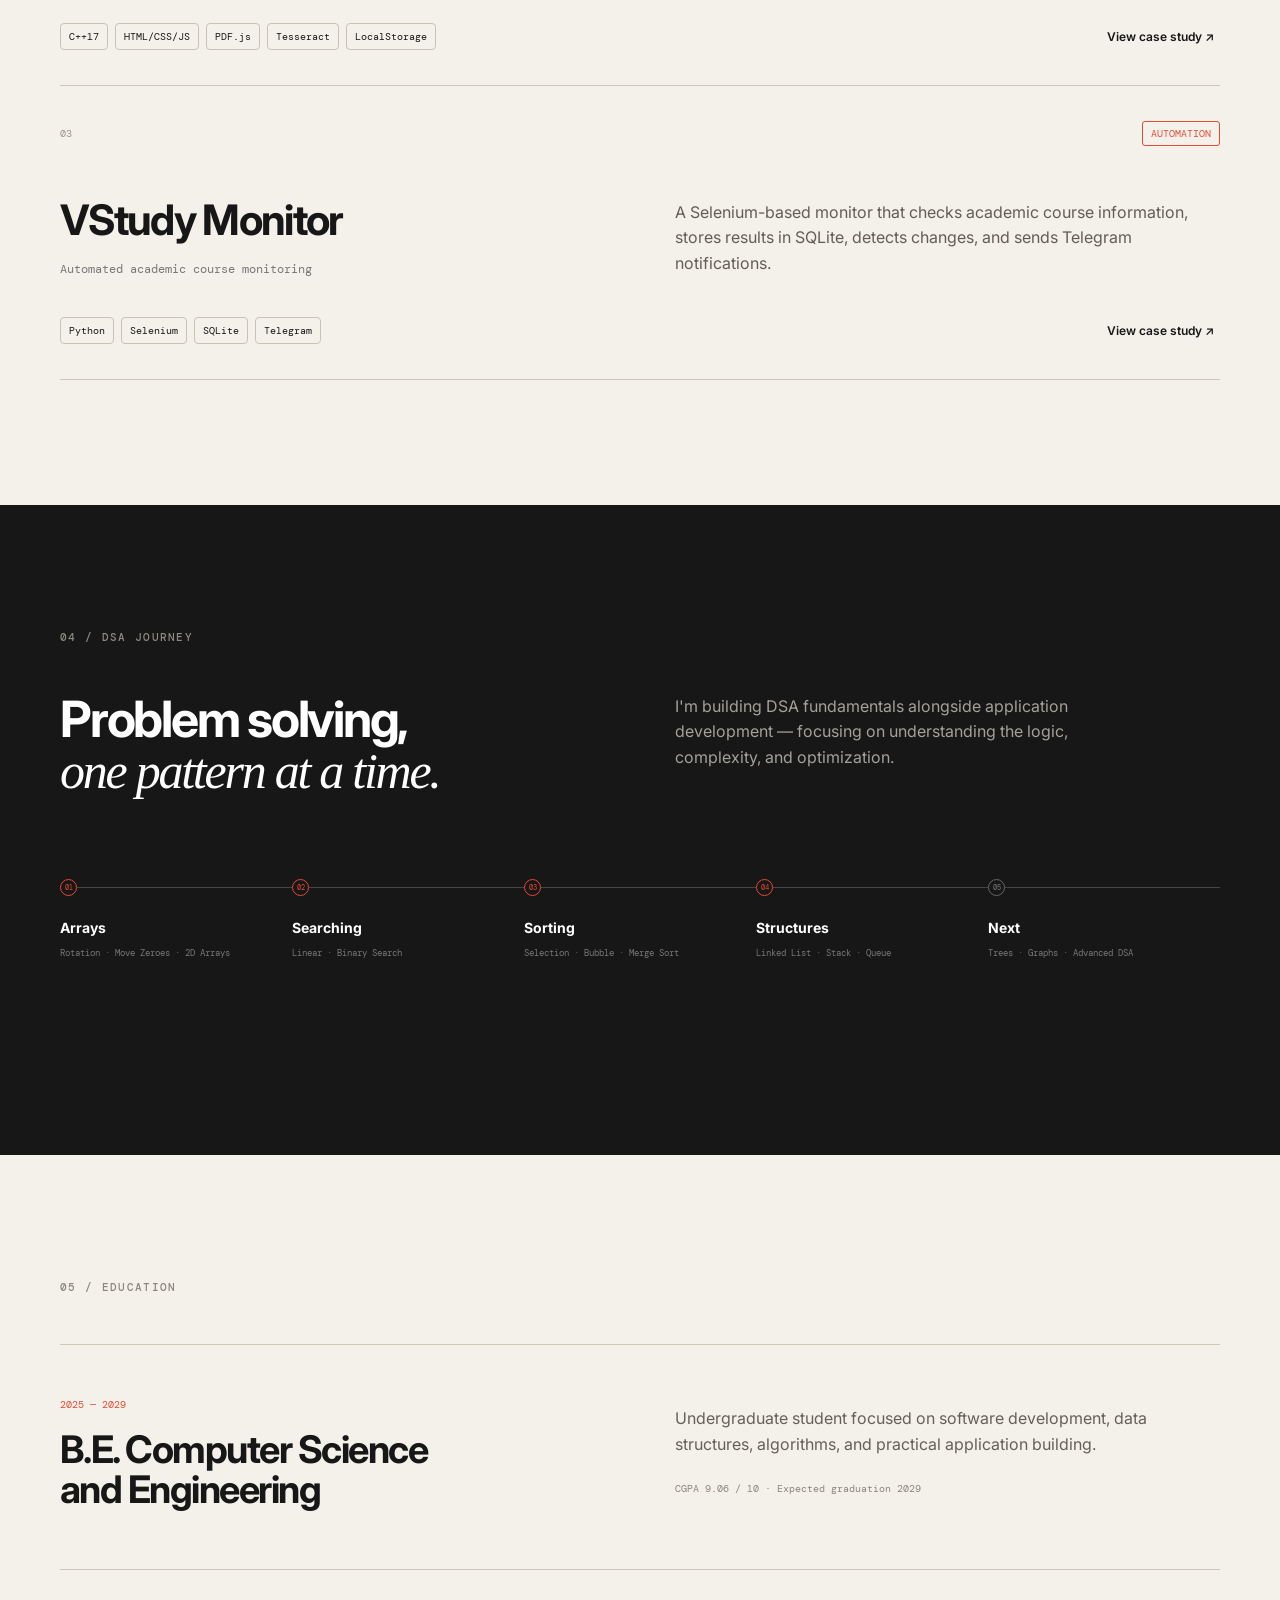
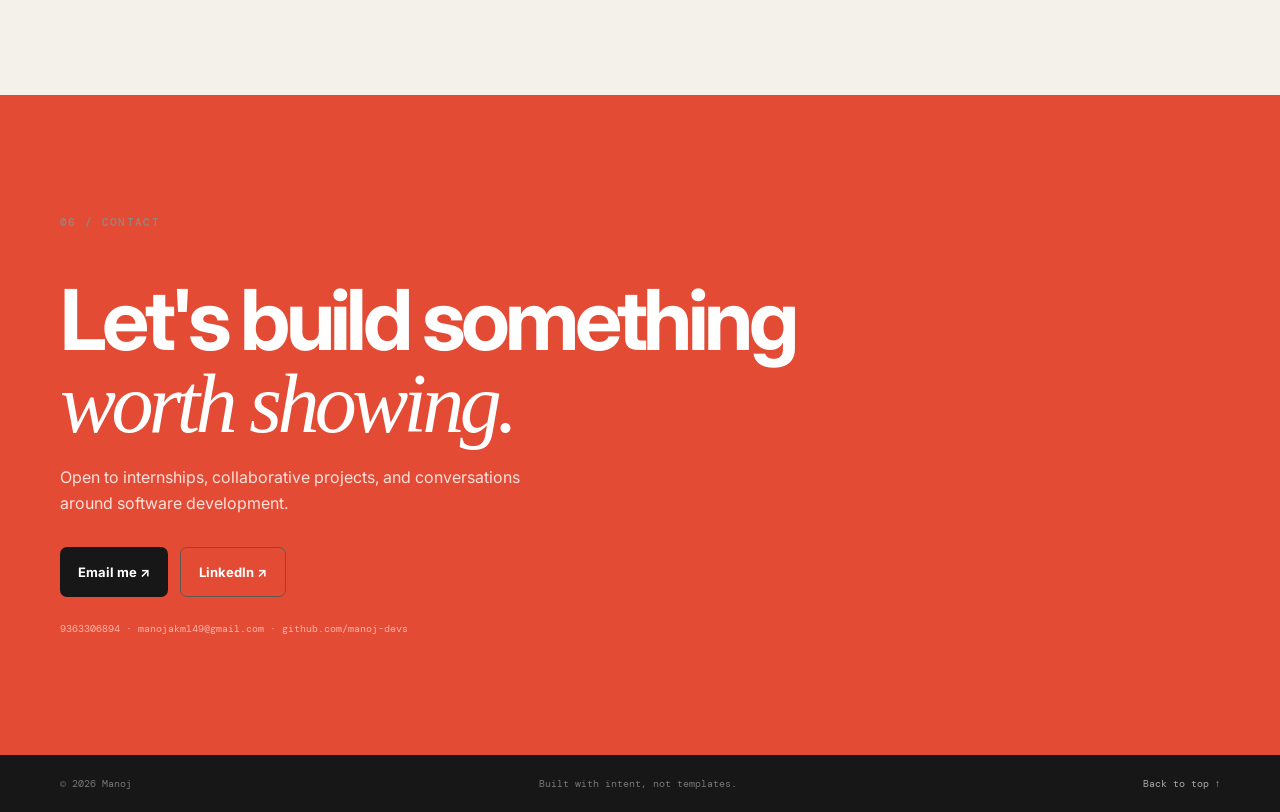
==== commit aac206d1: "added html" ====
--- a/public/index.html
+++ b/public/index.html
@@ -20,7 +20,7 @@
     <header class="nav-wrap">
         <nav class="nav container">
             <a class="brand" href="#top">
-                <span class="brand-dot"></span>MANOJ
+                <span class="brand-dot"></span>MANOJ M
             </a>
 
             <button class="menu-btn" id="menuBtn">☰</button>
@@ -41,7 +41,7 @@
         <section class="hero container">
             <div class="hero-copy reveal">
                 <div class="eyebrow">
-                    <span></span> COMPUTER SCIENCE UNDERGRADUATE · 2028
+                    <span></span> COMPUTER SCIENCE UNDERGRADUATE · 2029
                 </div>
 
                 <h1>
@@ -156,9 +156,7 @@
                         <h3>Programming</h3>
                         <div class="tags">
                             <span>Java</span>
-                            <span>C++</span>
-                            <span>C</span>
-                            <span>JavaScript</span>
+                            <span>Python</span>
                         </div>
                     </article>
 
@@ -185,11 +183,9 @@
 
                     <article class="skill-card">
                         <span class="skill-no">04</span>
-                        <h3>Data</h3>
+                        <h3>Database</h3>
                         <div class="tags">
                             <span>MySQL</span>
-                            <span>SQLite</span>
-                            <span>SQL</span>
                         </div>
                     </article>
 
@@ -215,8 +211,6 @@
                         <div class="tags">
                             <span>Git</span>
                             <span>GitHub</span>
-                            <span>VS Code</span>
-                            <span>Selenium</span>
                         </div>
                     </article>
                 </div>
@@ -375,7 +369,7 @@
 
             <div class="edu-card">
                 <div>
-                    <span class="mono">2024 — 2028</span>
+                    <span class="mono">2025 — 2029</span>
                     <h2>
                         B.E. Computer Science<br>
                         and Engineering
@@ -387,7 +381,7 @@
                         Undergraduate student focused on software development, data structures, algorithms, and
                         practical application building.
                     </p>
-                    <span class="edu-note">CGPA 9.06 / 10 · Expected graduation 2028</span>
+                    <span class="edu-note">CGPA 9.06 / 10 · Expected graduation 2029</span>
                 </div>
             </div>
         </section>
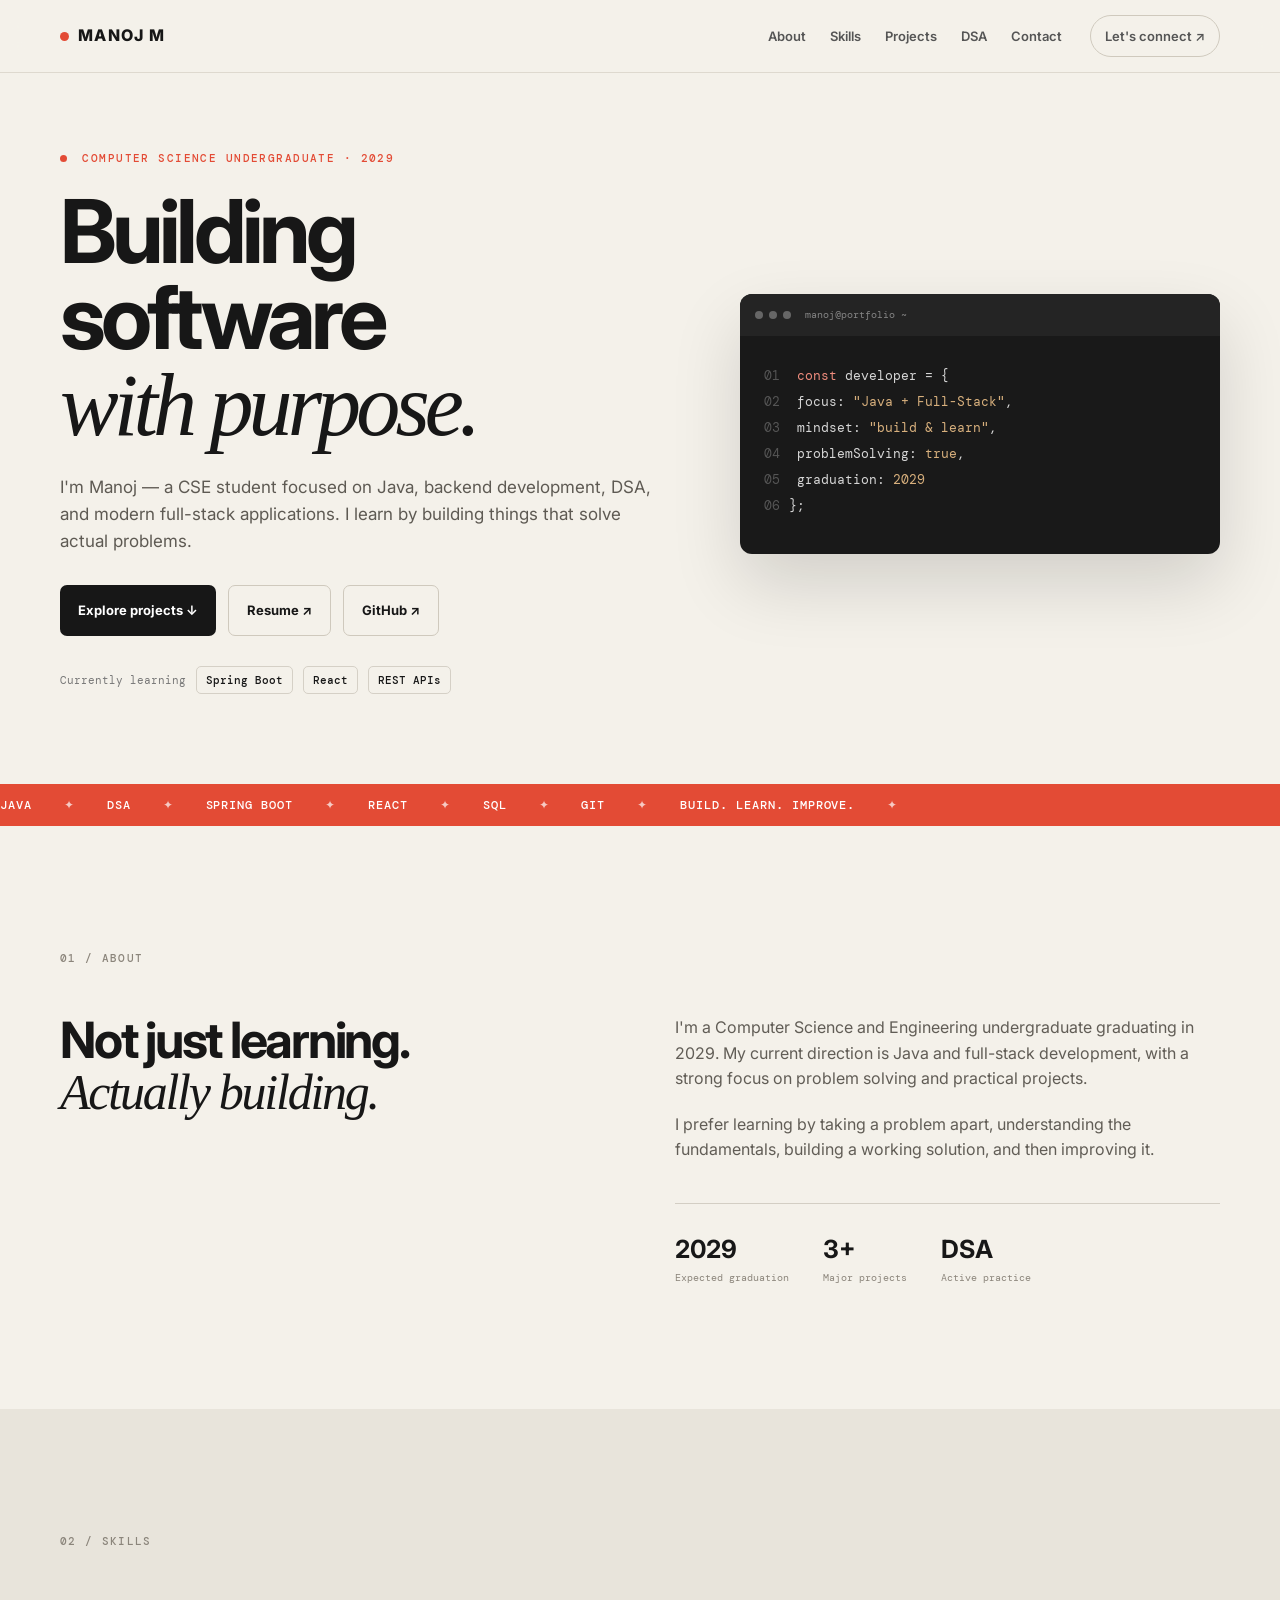
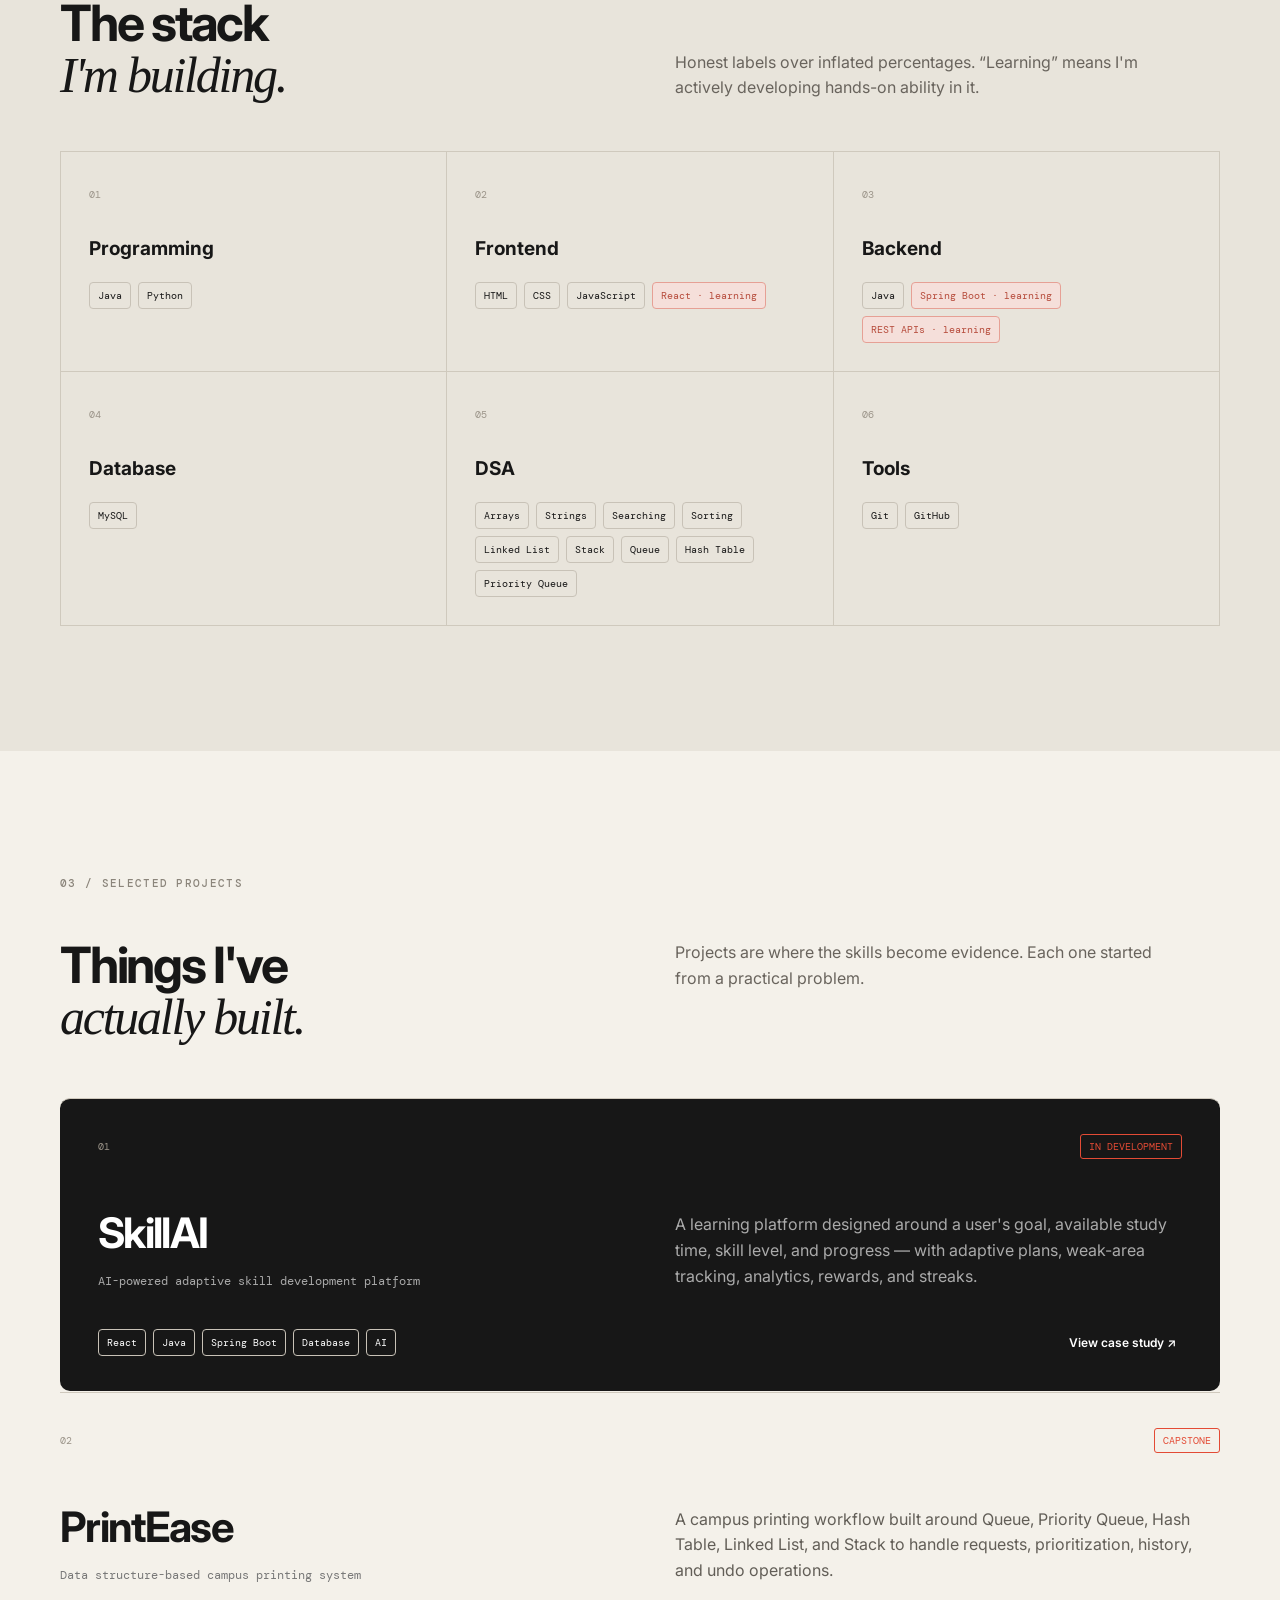
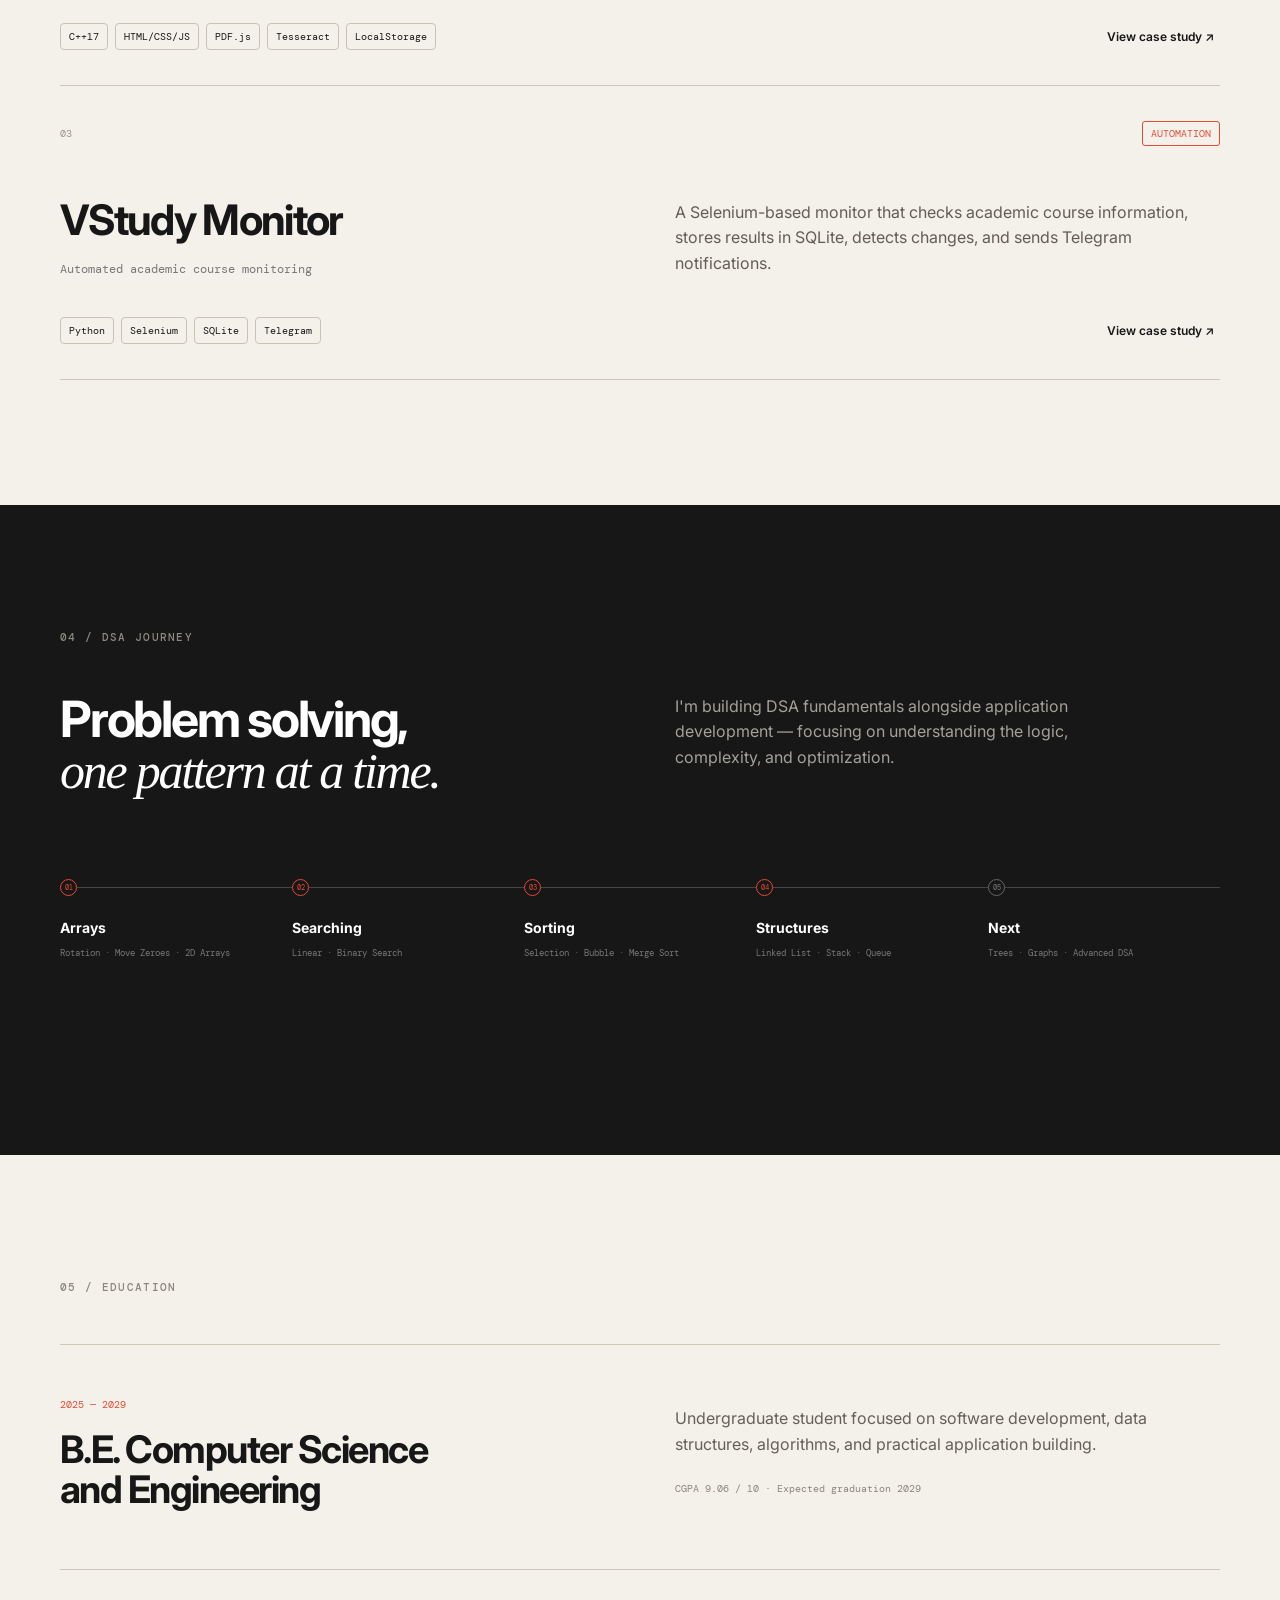
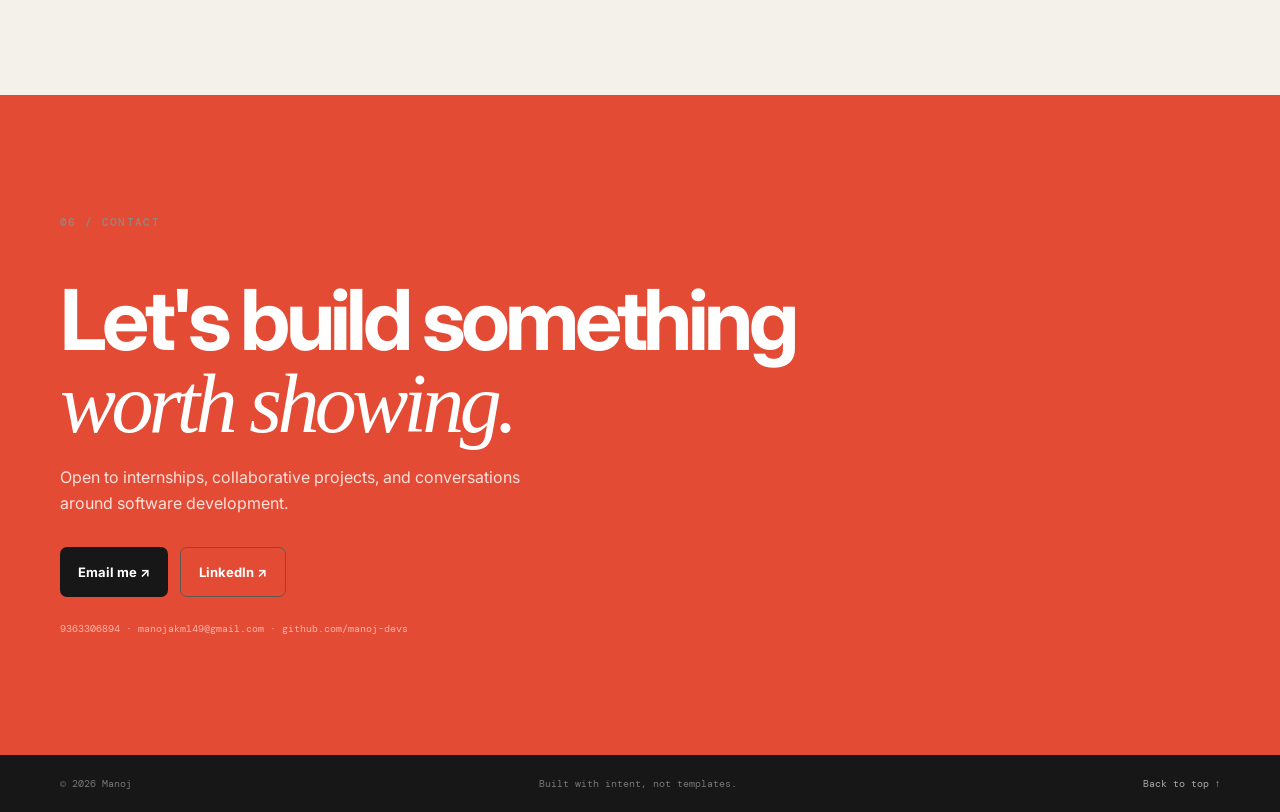
==== commit 9eaabdcc: "added html" ====
--- a/public/index.html
+++ b/public/index.html
@@ -81,7 +81,7 @@
                     <p><i>02</i> focus: <strong>"Java + Full-Stack"</strong>,</p>
                     <p><i>03</i> mindset: <strong>"build & learn"</strong>,</p>
                     <p><i>04</i> problemSolving: <strong>true</strong>,</p>
-                    <p><i>05</i> graduation: <strong>2028</strong></p>
+                    <p><i>05</i> graduation: <strong>2029</strong></p>
                     <p><i>06</i>};</p>
                 </div>
             </div>
@@ -107,7 +107,7 @@
 
                 <div class="about-copy">
                     <p>
-                        I'm a Computer Science and Engineering undergraduate graduating in 2028. My current direction
+                        I'm a Computer Science and Engineering undergraduate graduating in 2029. My current direction
                         is Java and full-stack development, with a strong focus on problem solving and practical
                         projects.
                     </p>
@@ -119,7 +119,7 @@
 
                     <div class="facts">
                         <div>
-                            <strong>2028</strong>
+                            <strong>2029</strong>
                             <span>Expected graduation</span>
                         </div>
                         <div>
